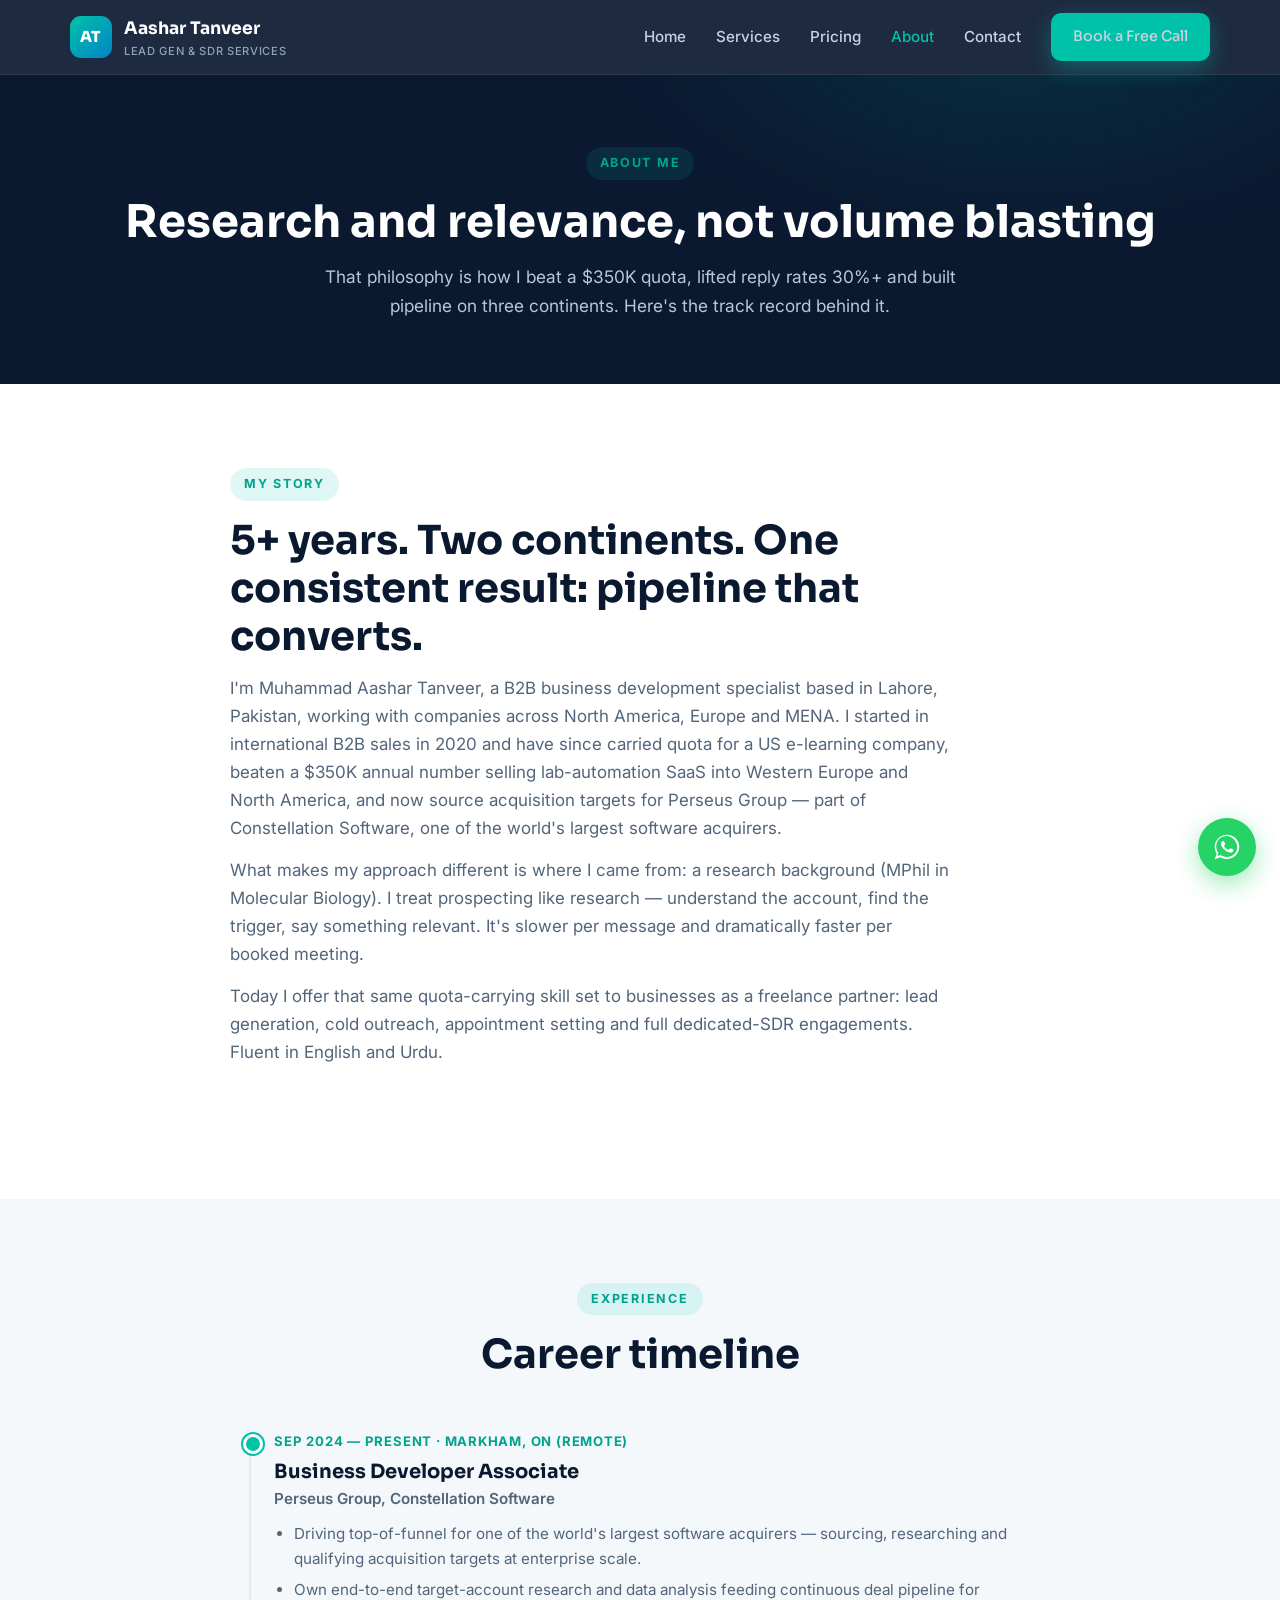
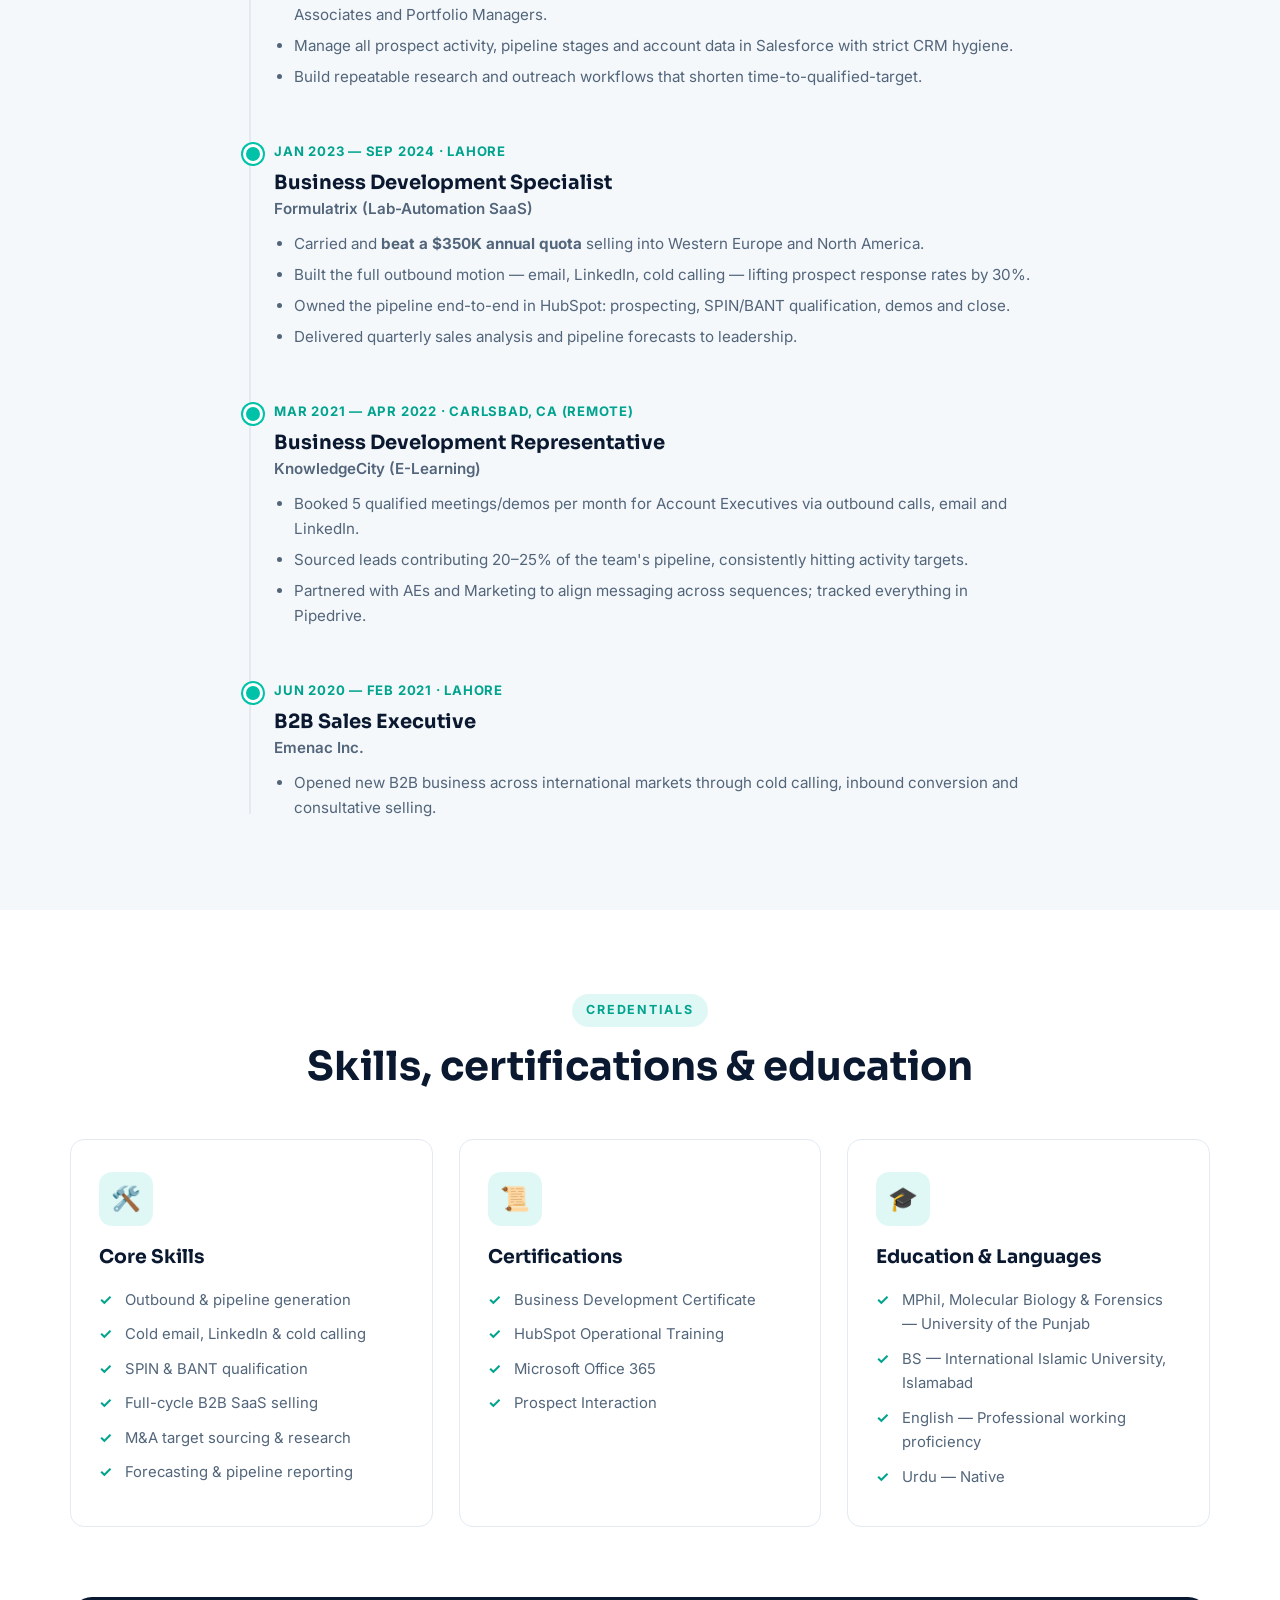
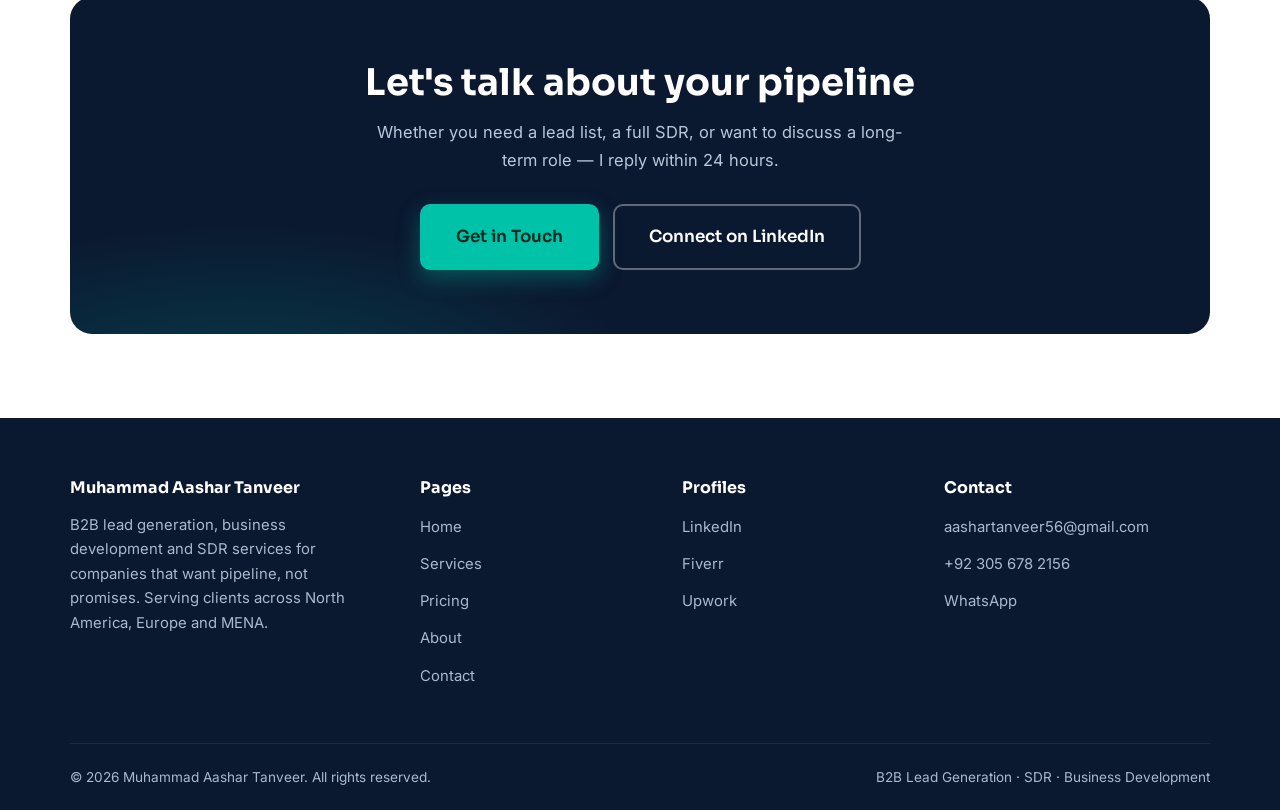
==== about.html @ 83bd5e07 "Initial commit: Aashar Tanveer lead generation & SDR services website Co-Authored-By: Claude Fable 5" ====
<!DOCTYPE html>
<html lang="en">
<head>
  <meta charset="UTF-8">
  <meta name="viewport" content="width=device-width, initial-scale=1.0">
  <title>About Muhammad Aashar Tanveer — 5+ Years in B2B Business Development</title>
  <meta name="description" content="Meet Muhammad Aashar Tanveer: B2B business development specialist with 5+ years across the US, Europe & MENA. Ex-Formulatrix ($350K quota beaten), currently at Perseus Group, Constellation Software.">
  <meta name="robots" content="index, follow">
  <link rel="canonical" href="https://aashartanveer.github.io/about.html">
  <meta property="og:type" content="profile">
  <meta property="og:url" content="https://aashartanveer.github.io/about.html">
  <meta property="og:title" content="About Muhammad Aashar Tanveer — B2B Business Development Specialist">
  <meta property="og:description" content="5+ years in B2B sales and business development. $350K quota beaten. US, Europe & MENA markets.">
  <link rel="icon" type="image/svg+xml" href="favicon.svg">
  <link rel="preconnect" href="https://fonts.googleapis.com">
  <link rel="preconnect" href="https://fonts.gstatic.com" crossorigin>
  <link href="https://fonts.googleapis.com/css2?family=Sora:wght@600;700;800&family=Inter:wght@400;500;600&display=swap" rel="stylesheet">
  <link rel="stylesheet" href="css/style.css">
</head>
<body>

  <header class="site-header">
    <div class="container nav">
      <a href="index.html" class="brand">
        <span class="brand-mark">AT</span>
        <span>Aashar Tanveer<small>Lead Gen &amp; SDR Services</small></span>
      </a>
      <button class="nav-toggle" aria-label="Toggle menu">☰</button>
      <ul class="nav-links">
        <li><a href="index.html">Home</a></li>
        <li><a href="services.html">Services</a></li>
        <li><a href="pricing.html">Pricing</a></li>
        <li><a href="about.html" class="active">About</a></li>
        <li><a href="contact.html">Contact</a></li>
        <li><a href="contact.html" class="btn btn-primary">Book a Free Call</a></li>
      </ul>
    </div>
  </header>

  <section class="page-hero">
    <div class="container">
      <span class="eyebrow">About Me</span>
      <h1>Research and relevance, not volume blasting</h1>
      <p>That philosophy is how I beat a $350K quota, lifted reply rates 30%+ and built pipeline on three continents. Here's the track record behind it.</p>
    </div>
  </section>

  <section>
    <div class="container" style="max-width:820px;">
      <div class="section-head reveal">
        <span class="eyebrow">My Story</span>
        <h2>5+ years. Two continents. One consistent result: pipeline that converts.</h2>
        <p style="margin-bottom:14px;">I'm Muhammad Aashar Tanveer, a B2B business development specialist based in Lahore, Pakistan, working with companies across North America, Europe and MENA. I started in international B2B sales in 2020 and have since carried quota for a US e-learning company, beaten a $350K annual number selling lab-automation SaaS into Western Europe and North America, and now source acquisition targets for Perseus Group — part of Constellation Software, one of the world's largest software acquirers.</p>
        <p style="margin-bottom:14px;">What makes my approach different is where I came from: a research background (MPhil in Molecular Biology). I treat prospecting like research — understand the account, find the trigger, say something relevant. It's slower per message and dramatically faster per booked meeting.</p>
        <p>Today I offer that same quota-carrying skill set to businesses as a freelance partner: lead generation, cold outreach, appointment setting and full dedicated-SDR engagements. Fluent in English and Urdu.</p>
      </div>
    </div>
  </section>

  <section class="bg-soft">
    <div class="container">
      <div class="section-head center reveal">
        <span class="eyebrow">Experience</span>
        <h2>Career timeline</h2>
      </div>
      <div class="timeline">
        <div class="tl-item reveal">
          <span class="tl-date">Sep 2024 — Present · Markham, ON (Remote)</span>
          <h3>Business Developer Associate</h3>
          <p class="tl-co">Perseus Group, Constellation Software</p>
          <ul>
            <li>Driving top-of-funnel for one of the world's largest software acquirers — sourcing, researching and qualifying acquisition targets at enterprise scale.</li>
            <li>Own end-to-end target-account research and data analysis feeding continuous deal pipeline for Associates and Portfolio Managers.</li>
            <li>Manage all prospect activity, pipeline stages and account data in Salesforce with strict CRM hygiene.</li>
            <li>Build repeatable research and outreach workflows that shorten time-to-qualified-target.</li>
          </ul>
        </div>
        <div class="tl-item reveal">
          <span class="tl-date">Jan 2023 — Sep 2024 · Lahore</span>
          <h3>Business Development Specialist</h3>
          <p class="tl-co">Formulatrix (Lab-Automation SaaS)</p>
          <ul>
            <li>Carried and <strong>beat a $350K annual quota</strong> selling into Western Europe and North America.</li>
            <li>Built the full outbound motion — email, LinkedIn, cold calling — lifting prospect response rates by 30%.</li>
            <li>Owned the pipeline end-to-end in HubSpot: prospecting, SPIN/BANT qualification, demos and close.</li>
            <li>Delivered quarterly sales analysis and pipeline forecasts to leadership.</li>
          </ul>
        </div>
        <div class="tl-item reveal">
          <span class="tl-date">Mar 2021 — Apr 2022 · Carlsbad, CA (Remote)</span>
          <h3>Business Development Representative</h3>
          <p class="tl-co">KnowledgeCity (E-Learning)</p>
          <ul>
            <li>Booked 5 qualified meetings/demos per month for Account Executives via outbound calls, email and LinkedIn.</li>
            <li>Sourced leads contributing 20–25% of the team's pipeline, consistently hitting activity targets.</li>
            <li>Partnered with AEs and Marketing to align messaging across sequences; tracked everything in Pipedrive.</li>
          </ul>
        </div>
        <div class="tl-item reveal">
          <span class="tl-date">Jun 2020 — Feb 2021 · Lahore</span>
          <h3>B2B Sales Executive</h3>
          <p class="tl-co">Emenac Inc.</p>
          <ul>
            <li>Opened new B2B business across international markets through cold calling, inbound conversion and consultative selling.</li>
          </ul>
        </div>
      </div>
    </div>
  </section>

  <section>
    <div class="container">
      <div class="section-head center reveal">
        <span class="eyebrow">Credentials</span>
        <h2>Skills, certifications &amp; education</h2>
      </div>
      <div class="cards-grid">
        <div class="card reveal">
          <div class="card-icon">🛠️</div>
          <h3>Core Skills</h3>
          <ul>
            <li>Outbound &amp; pipeline generation</li>
            <li>Cold email, LinkedIn &amp; cold calling</li>
            <li>SPIN &amp; BANT qualification</li>
            <li>Full-cycle B2B SaaS selling</li>
            <li>M&amp;A target sourcing &amp; research</li>
            <li>Forecasting &amp; pipeline reporting</li>
          </ul>
        </div>
        <div class="card reveal">
          <div class="card-icon">📜</div>
          <h3>Certifications</h3>
          <ul>
            <li>Business Development Certificate</li>
            <li>HubSpot Operational Training</li>
            <li>Microsoft Office 365</li>
            <li>Prospect Interaction</li>
          </ul>
        </div>
        <div class="card reveal">
          <div class="card-icon">🎓</div>
          <h3>Education &amp; Languages</h3>
          <ul>
            <li>MPhil, Molecular Biology &amp; Forensics — University of the Punjab</li>
            <li>BS — International Islamic University, Islamabad</li>
            <li>English — Professional working proficiency</li>
            <li>Urdu — Native</li>
          </ul>
        </div>
      </div>

      <div class="cta-band reveal" style="margin-top:70px;">
        <h2>Let's talk about your pipeline</h2>
        <p>Whether you need a lead list, a full SDR, or want to discuss a long-term role — I reply within 24 hours.</p>
        <div class="hero-ctas">
          <a href="contact.html" class="btn btn-primary btn-lg">Get in Touch</a>
          <a href="https://www.linkedin.com/in/aashartanveer" target="_blank" rel="noopener" class="btn btn-outline btn-lg">Connect on LinkedIn</a>
        </div>
      </div>
    </div>
  </section>

  <footer class="site-footer">
    <div class="container footer-grid">
      <div>
        <h4>Muhammad Aashar Tanveer</h4>
        <p>B2B lead generation, business development and SDR services for companies that want pipeline, not promises. Serving clients across North America, Europe and MENA.</p>
      </div>
      <div>
        <h4>Pages</h4>
        <ul>
          <li><a href="index.html">Home</a></li>
          <li><a href="services.html">Services</a></li>
          <li><a href="pricing.html">Pricing</a></li>
          <li><a href="about.html">About</a></li>
          <li><a href="contact.html">Contact</a></li>
        </ul>
      </div>
      <div>
        <h4>Profiles</h4>
        <ul>
          <li><a href="https://www.linkedin.com/in/aashartanveer" target="_blank" rel="noopener">LinkedIn</a></li>
          <li><a href="https://www.fiverr.com/s/8z1GmG4" target="_blank" rel="noopener">Fiverr</a></li>
          <li><a href="https://www.upwork.com/freelancers/~010ec83e0015509658" target="_blank" rel="noopener">Upwork</a></li>
        </ul>
      </div>
      <div>
        <h4>Contact</h4>
        <ul>
          <li><a href="mailto:aashartanveer56@gmail.com">aashartanveer56@gmail.com</a></li>
          <li><a href="tel:+923056782156">+92 305 678 2156</a></li>
          <li><a href="https://wa.me/923056782156" target="_blank" rel="noopener">WhatsApp</a></li>
        </ul>
      </div>
    </div>
    <div class="container footer-bottom">
      <span>© <span id="year"></span> Muhammad Aashar Tanveer. All rights reserved.</span>
      <span>B2B Lead Generation · SDR · Business Development</span>
    </div>
  </footer>

  <a href="https://wa.me/923056782156" class="wa-float" target="_blank" rel="noopener" aria-label="Chat on WhatsApp">
    <svg viewBox="0 0 32 32"><path d="M16 2.9C8.8 2.9 2.9 8.8 2.9 16c0 2.6.8 5 2.1 7.1L2.9 29l6.1-2c2 1.2 4.4 1.9 7 1.9 7.2 0 13.1-5.9 13.1-13.1S23.2 2.9 16 2.9zm0 23.8c-2.3 0-4.5-.7-6.3-1.8l-.5-.3-3.6 1.2 1.2-3.5-.3-.5c-1.3-1.9-2-4.2-2-6.7 0-6 4.9-10.9 10.9-10.9S26.9 10 26.9 16 22 26.7 16 26.7zm6-8.2c-.3-.2-1.9-1-2.2-1.1-.3-.1-.5-.2-.7.2-.2.3-.8 1.1-1 1.3-.2.2-.4.2-.7.1-.3-.2-1.4-.5-2.6-1.6-1-.9-1.6-1.9-1.8-2.3-.2-.3 0-.5.1-.7l.5-.6c.2-.2.2-.3.3-.6.1-.2 0-.4 0-.6-.1-.2-.7-1.8-1-2.4-.3-.6-.5-.5-.7-.5h-.6c-.2 0-.6.1-.9.4-.3.3-1.1 1.1-1.1 2.7s1.2 3.2 1.3 3.4c.2.2 2.3 3.5 5.5 4.9.8.3 1.4.5 1.9.7.8.2 1.5.2 2.1.1.6-.1 1.9-.8 2.2-1.5.3-.8.3-1.4.2-1.5-.1-.2-.3-.3-.6-.4z"/></svg>
  </a>

  <script src="js/main.js"></script>
</body>
</html>
---- css/style.css ----
/* ============================================================
   Muhammad Aashar Tanveer — B2B Lead Generation & SDR Services
   ============================================================ */

:root {
  --navy: #0a1830;
  --navy-2: #10233f;
  --navy-3: #16304f;
  --teal: #00c2a8;
  --teal-dark: #00a38d;
  --teal-soft: rgba(0, 194, 168, 0.12);
  --amber: #ffb627;
  --ink: #1c2b3a;
  --slate: #52657a;
  --line: #e3eaf2;
  --bg-soft: #f5f8fb;
  --white: #ffffff;
  --radius: 14px;
  --shadow: 0 10px 30px rgba(10, 24, 48, 0.08);
  --shadow-lg: 0 18px 50px rgba(10, 24, 48, 0.14);
  --font-head: "Sora", "Segoe UI", sans-serif;
  --font-body: "Inter", "Segoe UI", sans-serif;
}

* { margin: 0; padding: 0; box-sizing: border-box; }

html { scroll-behavior: smooth; }

body {
  font-family: var(--font-body);
  color: var(--ink);
  background: var(--white);
  line-height: 1.65;
  font-size: 16.5px;
  -webkit-font-smoothing: antialiased;
}

img { max-width: 100%; display: block; }

a { color: var(--teal-dark); text-decoration: none; }
a:hover { text-decoration: none; }

h1, h2, h3, h4 {
  font-family: var(--font-head);
  color: var(--navy);
  line-height: 1.2;
  font-weight: 700;
}

.container { width: min(1140px, 92%); margin: 0 auto; }

section { padding: 84px 0; }

/* ---------- Eyebrow / section headings ---------- */
.eyebrow {
  display: inline-block;
  font-size: 0.78rem;
  font-weight: 700;
  letter-spacing: 0.14em;
  text-transform: uppercase;
  color: var(--teal-dark);
  background: var(--teal-soft);
  padding: 6px 14px;
  border-radius: 100px;
  margin-bottom: 16px;
}

.section-head { max-width: 720px; margin-bottom: 48px; }
.section-head.center { margin-left: auto; margin-right: auto; text-align: center; }
.section-head h2 { font-size: clamp(1.7rem, 3.4vw, 2.5rem); margin-bottom: 14px; }
.section-head p { color: var(--slate); font-size: 1.06rem; }

/* ---------- Buttons ---------- */
.btn {
  display: inline-flex;
  align-items: center;
  gap: 9px;
  font-family: var(--font-head);
  font-weight: 600;
  font-size: 0.98rem;
  padding: 14px 28px;
  border-radius: 10px;
  border: 2px solid transparent;
  cursor: pointer;
  transition: transform 0.18s ease, box-shadow 0.18s ease, background 0.18s ease, color 0.18s ease;
}
.btn:hover { transform: translateY(-2px); }

.btn-primary {
  background: var(--teal);
  color: #04281f;
  box-shadow: 0 8px 22px rgba(0, 194, 168, 0.35);
}
.btn-primary:hover { background: #00d8bb; }

.btn-outline {
  border-color: rgba(255, 255, 255, 0.35);
  color: var(--white);
  background: transparent;
}
.btn-outline:hover { border-color: var(--teal); color: var(--teal); }

.btn-dark {
  background: var(--navy);
  color: var(--white);
}
.btn-dark:hover { background: var(--navy-3); }

.btn-ghost {
  border-color: var(--line);
  color: var(--navy);
  background: var(--white);
}
.btn-ghost:hover { border-color: var(--teal); color: var(--teal-dark); }

.btn-lg { padding: 17px 34px; font-size: 1.05rem; }

/* ---------- Header / nav ---------- */
.site-header {
  position: sticky;
  top: 0;
  z-index: 100;
  background: rgba(10, 24, 48, 0.92);
  backdrop-filter: blur(12px);
  border-bottom: 1px solid rgba(255, 255, 255, 0.07);
}

.nav {
  display: flex;
  align-items: center;
  justify-content: space-between;
  height: 74px;
}

.brand {
  display: flex;
  align-items: center;
  gap: 12px;
  font-family: var(--font-head);
  font-weight: 700;
  font-size: 1.08rem;
  color: var(--white);
}
.brand-mark {
  width: 42px;
  height: 42px;
  border-radius: 11px;
  background: linear-gradient(135deg, var(--teal), #0284c7);
  display: grid;
  place-items: center;
  color: var(--white);
  font-size: 0.95rem;
  font-weight: 800;
  letter-spacing: 0.02em;
  flex-shrink: 0;
}
.brand small {
  display: block;
  font-family: var(--font-body);
  font-weight: 500;
  font-size: 0.7rem;
  color: #8fa3bd;
  letter-spacing: 0.06em;
  text-transform: uppercase;
}

.nav-links {
  display: flex;
  align-items: center;
  gap: 30px;
  list-style: none;
}
.nav-links a {
  color: #c6d3e2;
  font-weight: 500;
  font-size: 0.95rem;
  transition: color 0.15s;
}
.nav-links a:hover, .nav-links a.active { color: var(--teal); }
.nav-links .btn { padding: 10px 20px; font-size: 0.9rem; }

.nav-toggle {
  display: none;
  background: none;
  border: none;
  color: var(--white);
  font-size: 1.7rem;
  cursor: pointer;
  line-height: 1;
}

/* ---------- Hero ---------- */
.hero {
  background:
    radial-gradient(900px 480px at 85% -10%, rgba(0, 194, 168, 0.16), transparent 60%),
    radial-gradient(700px 420px at -10% 110%, rgba(2, 132, 199, 0.18), transparent 60%),
    var(--navy);
  color: var(--white);
  padding: 96px 0 90px;
  overflow: hidden;
}

.hero-grid {
  display: grid;
  grid-template-columns: 1.25fr 0.75fr;
  gap: 56px;
  align-items: center;
}

.hero .eyebrow { background: rgba(0, 194, 168, 0.16); color: var(--teal); }

.hero h1 {
  color: var(--white);
  font-size: clamp(2.1rem, 4.6vw, 3.35rem);
  margin-bottom: 22px;
}
.hero h1 .hl { color: var(--teal); }

.hero-sub {
  color: #b9c7d9;
  font-size: 1.13rem;
  max-width: 560px;
  margin-bottom: 34px;
}

.hero-ctas { display: flex; flex-wrap: wrap; gap: 14px; margin-bottom: 38px; }

.hero-trust { color: #7e93ad; font-size: 0.85rem; letter-spacing: 0.05em; text-transform: uppercase; margin-bottom: 12px; }
.tool-badges { display: flex; flex-wrap: wrap; gap: 10px; }
.tool-badges span {
  border: 1px solid rgba(255, 255, 255, 0.14);
  background: rgba(255, 255, 255, 0.05);
  color: #d3deeb;
  font-size: 0.84rem;
  font-weight: 500;
  padding: 7px 14px;
  border-radius: 100px;
}

/* hero profile card */
.hero-card {
  background: rgba(255, 255, 255, 0.05);
  border: 1px solid rgba(255, 255, 255, 0.12);
  border-radius: 20px;
  padding: 34px 30px;
  text-align: center;
  backdrop-filter: blur(6px);
}
.avatar {
  width: 128px;
  height: 128px;
  border-radius: 50%;
  margin: 0 auto 18px;
  background: linear-gradient(135deg, var(--teal), #0284c7);
  display: grid;
  place-items: center;
  font-family: var(--font-head);
  font-size: 2.4rem;
  font-weight: 800;
  color: var(--white);
  border: 4px solid rgba(255, 255, 255, 0.18);
  overflow: hidden;
}
.avatar img { width: 100%; height: 100%; object-fit: cover; border-radius: 50%; }
.hero-card h3 { color: var(--white); font-size: 1.25rem; margin-bottom: 4px; }
.hero-card .role { color: var(--teal); font-size: 0.92rem; font-weight: 600; margin-bottom: 18px; }
.hero-card-stats {
  display: grid;
  grid-template-columns: 1fr 1fr;
  gap: 10px;
  margin-bottom: 20px;
}
.hero-card-stats div {
  background: rgba(255, 255, 255, 0.06);
  border-radius: 10px;
  padding: 12px 8px;
}
.hero-card-stats strong { display: block; font-family: var(--font-head); font-size: 1.15rem; color: var(--teal); }
.hero-card-stats span { font-size: 0.76rem; color: #a9bacd; }
.hero-card .profile-links { display: flex; gap: 10px; justify-content: center; flex-wrap: wrap; }
.hero-card .profile-links a {
  font-size: 0.85rem;
  font-weight: 600;
  padding: 9px 16px;
  border-radius: 8px;
  border: 1px solid rgba(255, 255, 255, 0.2);
  color: var(--white);
  transition: border-color 0.15s, color 0.15s;
}
.hero-card .profile-links a:hover { border-color: var(--teal); color: var(--teal); }

/* ---------- Stats bar ---------- */
.stats-bar { background: var(--navy-2); padding: 40px 0; }
.stats-grid {
  display: grid;
  grid-template-columns: repeat(4, 1fr);
  gap: 24px;
  text-align: center;
}
.stat h3 { color: var(--teal); font-size: clamp(1.6rem, 3vw, 2.3rem); margin-bottom: 4px; }
.stat p { color: #a9bacd; font-size: 0.9rem; }

/* ---------- Cards ---------- */
.cards-grid {
  display: grid;
  grid-template-columns: repeat(3, 1fr);
  gap: 26px;
}

.card {
  background: var(--white);
  border: 1px solid var(--line);
  border-radius: var(--radius);
  padding: 32px 28px;
  transition: transform 0.2s ease, box-shadow 0.2s ease, border-color 0.2s ease;
}
.card:hover {
  transform: translateY(-5px);
  box-shadow: var(--shadow-lg);
  border-color: rgba(0, 194, 168, 0.4);
}
.card-icon {
  width: 54px;
  height: 54px;
  border-radius: 13px;
  background: var(--teal-soft);
  display: grid;
  place-items: center;
  font-size: 1.5rem;
  margin-bottom: 20px;
}
.card h3 { font-size: 1.18rem; margin-bottom: 10px; }
.card p { color: var(--slate); font-size: 0.96rem; }
.card ul { margin: 14px 0 0; padding-left: 0; list-style: none; }
.card ul li {
  color: var(--slate);
  font-size: 0.93rem;
  padding: 5px 0 5px 26px;
  position: relative;
}
.card ul li::before {
  content: "✓";
  position: absolute;
  left: 0;
  color: var(--teal-dark);
  font-weight: 700;
}

.bg-soft { background: var(--bg-soft); }

/* ---------- Process steps ---------- */
.steps-grid {
  display: grid;
  grid-template-columns: repeat(5, 1fr);
  gap: 20px;
}
.step {
  background: var(--white);
  border: 1px solid var(--line);
  border-radius: var(--radius);
  padding: 26px 20px;
  position: relative;
}
.step-num {
  font-family: var(--font-head);
  font-weight: 800;
  font-size: 0.9rem;
  color: var(--white);
  background: var(--navy);
  width: 34px;
  height: 34px;
  border-radius: 50%;
  display: grid;
  place-items: center;
  margin-bottom: 16px;
}
.step h3 { font-size: 1rem; margin-bottom: 8px; }
.step p { color: var(--slate); font-size: 0.88rem; }

/* ---------- Results / proof ---------- */
.results-grid {
  display: grid;
  grid-template-columns: repeat(2, 1fr);
  gap: 26px;
}
.result-card {
  background: var(--navy-2);
  border: 1px solid rgba(255, 255, 255, 0.08);
  border-radius: var(--radius);
  padding: 32px 30px;
}
.result-card .metric {
  font-family: var(--font-head);
  font-size: 2.1rem;
  font-weight: 800;
  color: var(--teal);
  margin-bottom: 8px;
}
.result-card h3 { color: var(--white); font-size: 1.08rem; margin-bottom: 8px; }
.result-card p { color: #a9bacd; font-size: 0.94rem; }
.result-card .where { display: inline-block; margin-top: 14px; font-size: 0.8rem; font-weight: 600; color: var(--amber); letter-spacing: 0.04em; }

.section-dark { background: var(--navy); }
.section-dark .section-head h2 { color: var(--white); }
.section-dark .section-head p { color: #a9bacd; }
.section-dark .eyebrow { background: rgba(0, 194, 168, 0.16); color: var(--teal); }

/* ---------- Timeline (about) ---------- */
.timeline { position: relative; max-width: 800px; margin: 0 auto; padding-left: 34px; }
.timeline::before {
  content: "";
  position: absolute;
  left: 9px;
  top: 6px;
  bottom: 6px;
  width: 2px;
  background: var(--line);
}
.tl-item { position: relative; padding-bottom: 42px; }
.tl-item:last-child { padding-bottom: 0; }
.tl-item::before {
  content: "";
  position: absolute;
  left: -31px;
  top: 7px;
  width: 14px;
  height: 14px;
  border-radius: 50%;
  background: var(--teal);
  border: 3px solid var(--white);
  box-shadow: 0 0 0 2px var(--teal);
}
.tl-date { font-size: 0.82rem; font-weight: 700; color: var(--teal-dark); letter-spacing: 0.06em; text-transform: uppercase; }
.tl-item h3 { font-size: 1.22rem; margin: 6px 0 2px; }
.tl-item .tl-co { color: var(--slate); font-weight: 600; font-size: 0.95rem; margin-bottom: 10px; }
.tl-item ul { padding-left: 20px; color: var(--slate); font-size: 0.95rem; }
.tl-item ul li { margin-bottom: 6px; }

/* ---------- Pricing ---------- */
.pricing-grid {
  display: grid;
  grid-template-columns: repeat(3, 1fr);
  gap: 26px;
  align-items: stretch;
}
.price-card {
  background: var(--white);
  border: 1px solid var(--line);
  border-radius: 18px;
  padding: 38px 32px;
  display: flex;
  flex-direction: column;
  position: relative;
  transition: transform 0.2s ease, box-shadow 0.2s ease;
}
.price-card:hover { transform: translateY(-5px); box-shadow: var(--shadow-lg); }
.price-card.featured {
  background: var(--navy);
  border-color: var(--navy);
  box-shadow: var(--shadow-lg);
}
.price-card.featured h3, .price-card.featured .price { color: var(--white); }
.price-card.featured .price-desc, .price-card.featured li { color: #b9c7d9; }
.badge-popular {
  position: absolute;
  top: -14px;
  left: 50%;
  transform: translateX(-50%);
  background: var(--amber);
  color: #4a3200;
  font-size: 0.75rem;
  font-weight: 800;
  letter-spacing: 0.08em;
  text-transform: uppercase;
  padding: 6px 16px;
  border-radius: 100px;
  white-space: nowrap;
}
.price-card h3 { font-size: 1.2rem; margin-bottom: 6px; }
.price-card .price { font-family: var(--font-head); font-size: 2.6rem; font-weight: 800; color: var(--navy); }
.price-card .price span { font-size: 1rem; font-weight: 500; color: var(--slate); }
.price-card .price-desc { color: var(--slate); font-size: 0.92rem; margin: 10px 0 24px; }
.price-card ul { list-style: none; margin-bottom: 30px; flex-grow: 1; }
.price-card ul li {
  padding: 8px 0 8px 28px;
  position: relative;
  font-size: 0.94rem;
  color: var(--slate);
  border-bottom: 1px dashed var(--line);
}
.price-card.featured ul li { border-bottom-color: rgba(255, 255, 255, 0.1); }
.price-card ul li::before {
  content: "✓";
  position: absolute;
  left: 0;
  color: var(--teal);
  font-weight: 700;
}
.price-note { text-align: center; color: var(--slate); font-size: 0.95rem; margin-top: 34px; }

/* ---------- FAQ ---------- */
.faq-list { max-width: 800px; margin: 0 auto; }
.faq-item {
  border: 1px solid var(--line);
  border-radius: 12px;
  margin-bottom: 14px;
  background: var(--white);
  overflow: hidden;
}
.faq-q {
  width: 100%;
  text-align: left;
  background: none;
  border: none;
  font-family: var(--font-head);
  font-size: 1.02rem;
  font-weight: 600;
  color: var(--navy);
  padding: 20px 54px 20px 24px;
  cursor: pointer;
  position: relative;
}
.faq-q::after {
  content: "+";
  position: absolute;
  right: 22px;
  top: 50%;
  transform: translateY(-50%);
  font-size: 1.5rem;
  color: var(--teal-dark);
  transition: transform 0.2s;
}
.faq-item.open .faq-q::after { transform: translateY(-50%) rotate(45deg); }
.faq-a { max-height: 0; overflow: hidden; transition: max-height 0.3s ease; }
.faq-a p { padding: 0 24px 20px; color: var(--slate); font-size: 0.97rem; }

/* ---------- CTA band ---------- */
.cta-band {
  background:
    radial-gradient(700px 300px at 15% 120%, rgba(0, 194, 168, 0.22), transparent 60%),
    var(--navy);
  border-radius: 22px;
  padding: 64px 48px;
  text-align: center;
  color: var(--white);
}
.cta-band h2 { color: var(--white); font-size: clamp(1.6rem, 3vw, 2.3rem); margin-bottom: 14px; }
.cta-band p { color: #b9c7d9; max-width: 560px; margin: 0 auto 30px; }
.cta-band .hero-ctas { justify-content: center; margin-bottom: 0; }

/* ---------- Contact ---------- */
.contact-grid {
  display: grid;
  grid-template-columns: 0.9fr 1.1fr;
  gap: 48px;
  align-items: start;
}
.contact-info-card {
  background: var(--navy);
  border-radius: 18px;
  padding: 40px 34px;
  color: var(--white);
}
.contact-info-card h3 { color: var(--white); font-size: 1.35rem; margin-bottom: 10px; }
.contact-info-card > p { color: #b9c7d9; font-size: 0.97rem; margin-bottom: 28px; }
.contact-line {
  display: flex;
  align-items: flex-start;
  gap: 14px;
  padding: 13px 0;
  border-bottom: 1px solid rgba(255, 255, 255, 0.08);
}
.contact-line:last-of-type { border-bottom: none; }
.contact-line .ico {
  width: 42px;
  height: 42px;
  flex-shrink: 0;
  border-radius: 10px;
  background: rgba(0, 194, 168, 0.14);
  display: grid;
  place-items: center;
  font-size: 1.15rem;
}
.contact-line strong { display: block; font-size: 0.8rem; color: #8fa3bd; text-transform: uppercase; letter-spacing: 0.06em; }
.contact-line a, .contact-line span.val { color: var(--white); font-weight: 500; font-size: 0.98rem; word-break: break-all; }
.contact-line a:hover { color: var(--teal); }

.contact-form {
  background: var(--white);
  border: 1px solid var(--line);
  border-radius: 18px;
  padding: 40px 34px;
  box-shadow: var(--shadow);
}
.form-row { display: grid; grid-template-columns: 1fr 1fr; gap: 18px; }
.form-group { margin-bottom: 18px; }
.form-group label { display: block; font-weight: 600; font-size: 0.9rem; margin-bottom: 7px; color: var(--navy); }
.form-group input, .form-group select, .form-group textarea {
  width: 100%;
  padding: 13px 15px;
  border: 1.5px solid var(--line);
  border-radius: 10px;
  font-family: var(--font-body);
  font-size: 0.97rem;
  color: var(--ink);
  background: var(--bg-soft);
  transition: border-color 0.15s;
}
.form-group input:focus, .form-group select:focus, .form-group textarea:focus {
  outline: none;
  border-color: var(--teal);
  background: var(--white);
}
.form-group textarea { resize: vertical; min-height: 130px; }

/* ---------- Footer ---------- */
.site-footer { background: var(--navy); color: #a9bacd; padding: 60px 0 0; }
.footer-grid {
  display: grid;
  grid-template-columns: 1.4fr 1fr 1fr 1.2fr;
  gap: 40px;
  padding-bottom: 44px;
}
.footer-grid h4 { color: var(--white); font-size: 1rem; margin-bottom: 16px; }
.footer-grid p { font-size: 0.93rem; }
.footer-grid ul { list-style: none; }
.footer-grid ul li { margin-bottom: 10px; }
.footer-grid a { color: #a9bacd; font-size: 0.93rem; transition: color 0.15s; }
.footer-grid a:hover { color: var(--teal); }
.footer-bottom {
  border-top: 1px solid rgba(255, 255, 255, 0.08);
  padding: 22px 0;
  font-size: 0.85rem;
  display: flex;
  justify-content: space-between;
  flex-wrap: wrap;
  gap: 10px;
}

/* ---------- WhatsApp float ---------- */
.wa-float {
  position: fixed;
  bottom: 24px;
  right: 24px;
  z-index: 90;
  width: 58px;
  height: 58px;
  border-radius: 50%;
  background: #25d366;
  display: grid;
  place-items: center;
  box-shadow: 0 8px 24px rgba(37, 211, 102, 0.45);
  transition: transform 0.18s;
}
.wa-float:hover { transform: scale(1.08); }
.wa-float svg { width: 30px; height: 30px; fill: #fff; }

/* ---------- Reveal animation ---------- */
.reveal { opacity: 0; transform: translateY(24px); transition: opacity 0.6s ease, transform 0.6s ease; }
.reveal.visible { opacity: 1; transform: none; }

/* ---------- Page hero (inner pages) ---------- */
.page-hero {
  background:
    radial-gradient(700px 380px at 80% -20%, rgba(0, 194, 168, 0.14), transparent 60%),
    var(--navy);
  color: var(--white);
  padding: 72px 0 64px;
  text-align: center;
}
.page-hero h1 { color: var(--white); font-size: clamp(1.9rem, 4vw, 2.8rem); margin-bottom: 14px; }
.page-hero p { color: #b9c7d9; max-width: 640px; margin: 0 auto; font-size: 1.08rem; }

/* ---------- Responsive ---------- */
@media (max-width: 960px) {
  .hero-grid { grid-template-columns: 1fr; gap: 44px; }
  .hero-card { max-width: 420px; margin: 0 auto; }
  .cards-grid, .pricing-grid { grid-template-columns: 1fr 1fr; }
  .steps-grid { grid-template-columns: repeat(2, 1fr); }
  .results-grid { grid-template-columns: 1fr; }
  .contact-grid { grid-template-columns: 1fr; }
  .footer-grid { grid-template-columns: 1fr 1fr; }
}

@media (max-width: 720px) {
  section { padding: 60px 0; }
  .nav-toggle { display: block; }
  .nav-links {
    position: absolute;
    top: 74px;
    left: 0;
    right: 0;
    flex-direction: column;
    align-items: flex-start;
    gap: 0;
    background: var(--navy);
    border-bottom: 1px solid rgba(255, 255, 255, 0.08);
    padding: 10px 4%;
    display: none;
  }
  .nav-links.open { display: flex; }
  .nav-links li { width: 100%; }
  .nav-links a { display: block; padding: 13px 4px; font-size: 1rem; }
  .nav-links .btn { margin: 10px 0 14px; justify-content: center; width: 100%; }
  .cards-grid, .pricing-grid, .steps-grid { grid-template-columns: 1fr; }
  .stats-grid { grid-template-columns: 1fr 1fr; }
  .form-row { grid-template-columns: 1fr; }
  .cta-band { padding: 48px 24px; }
  .footer-grid { grid-template-columns: 1fr; }
}
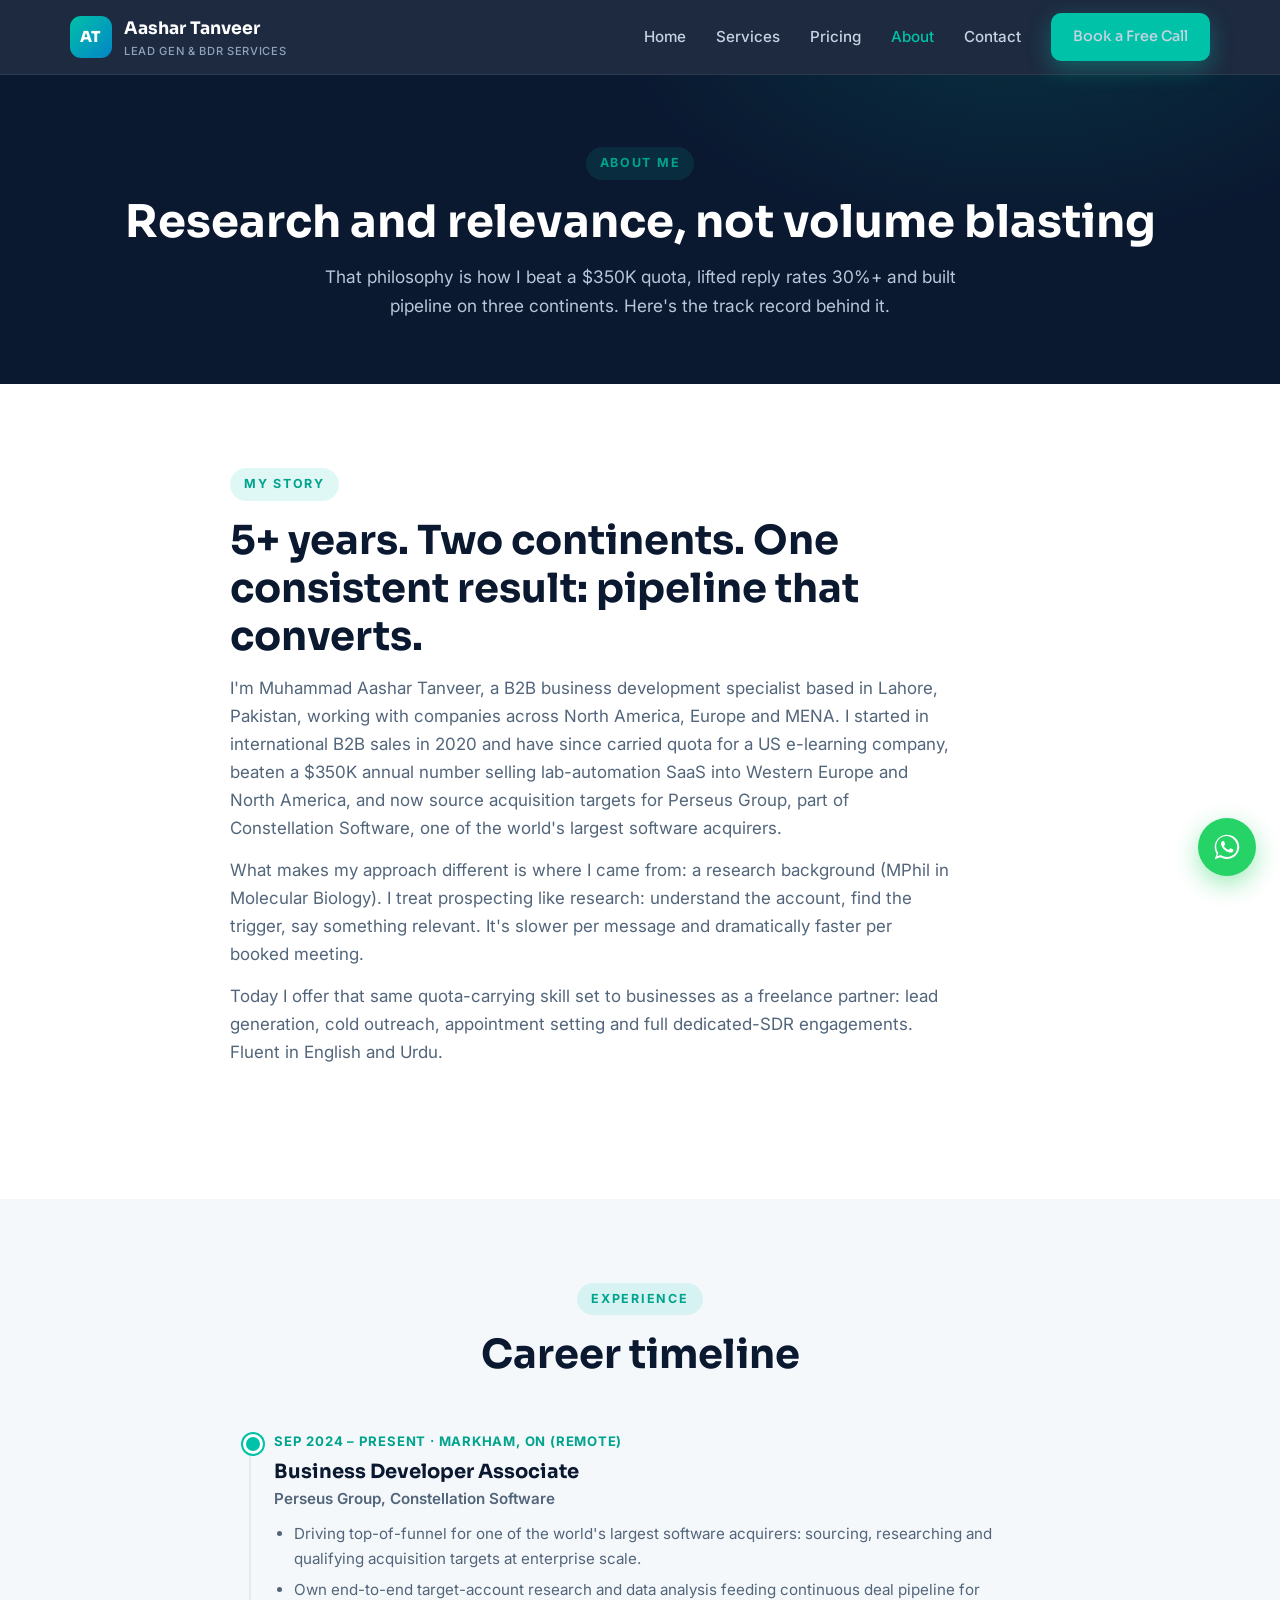
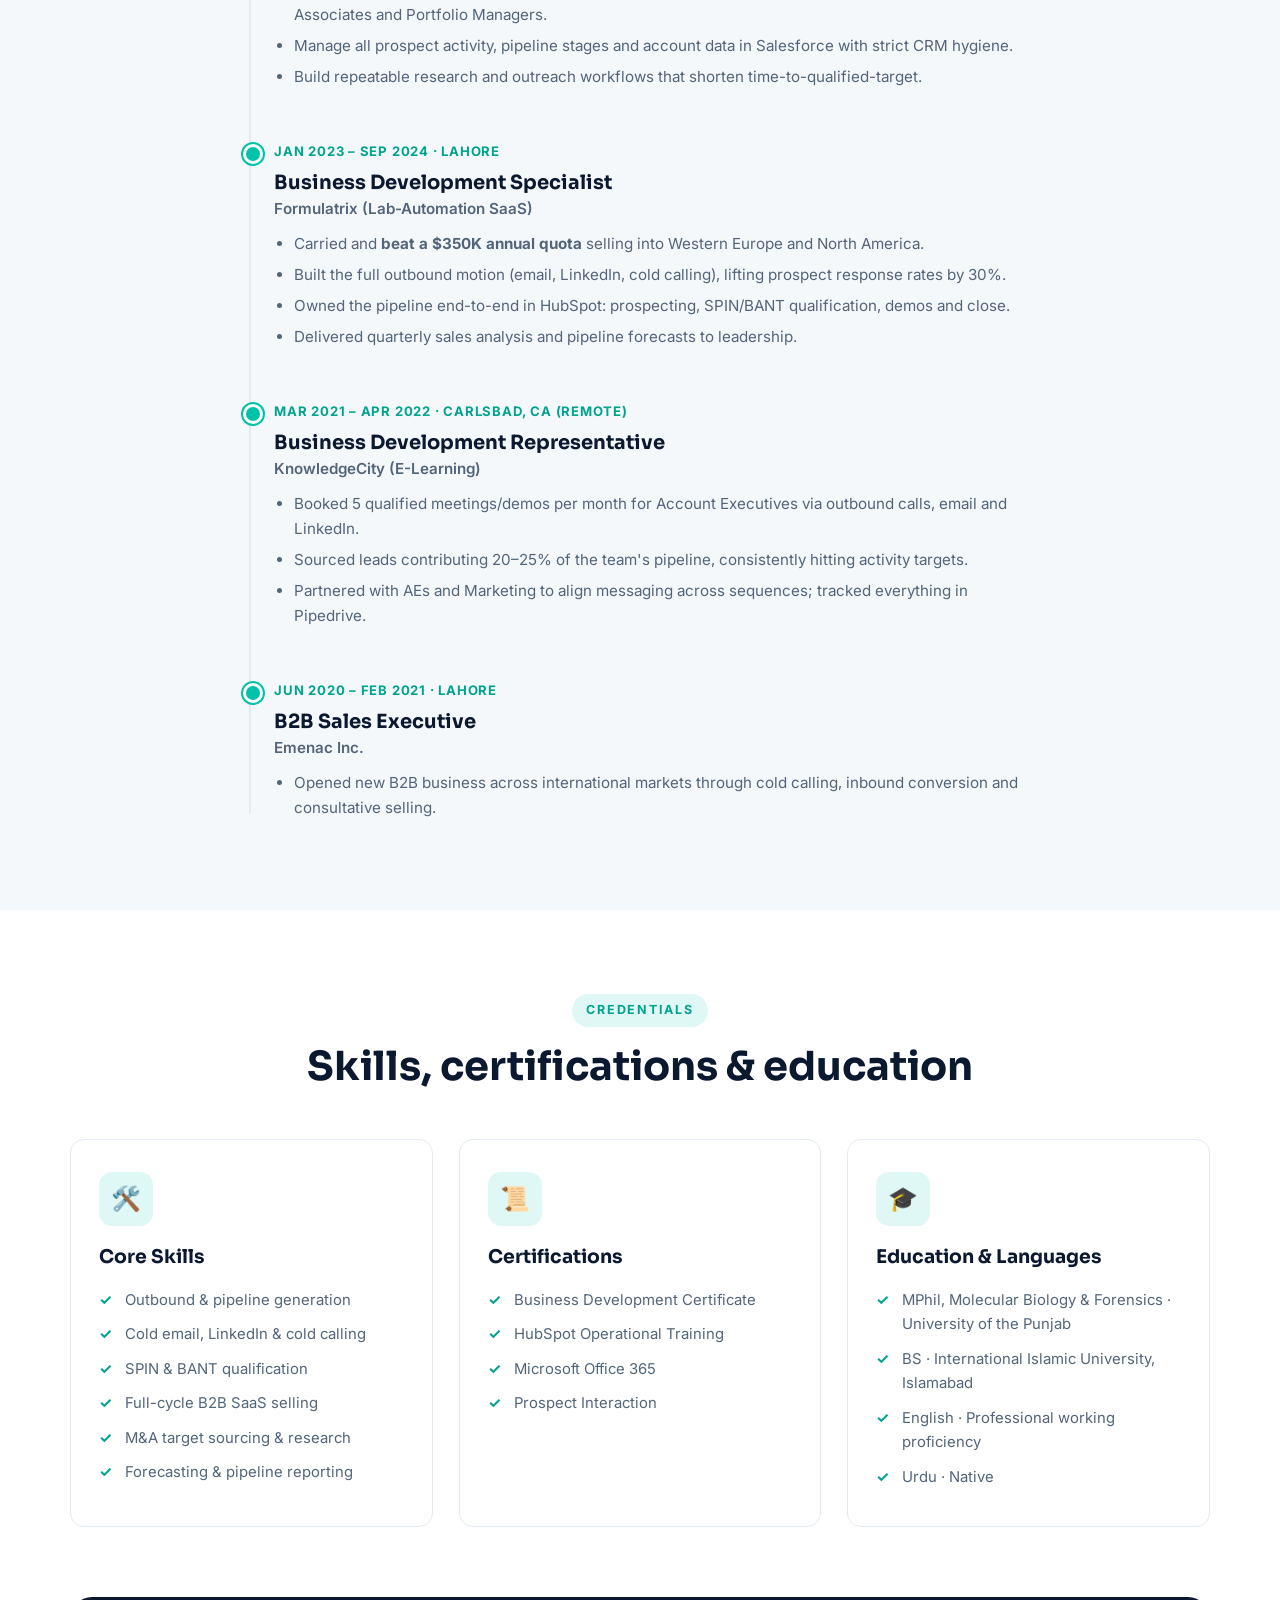
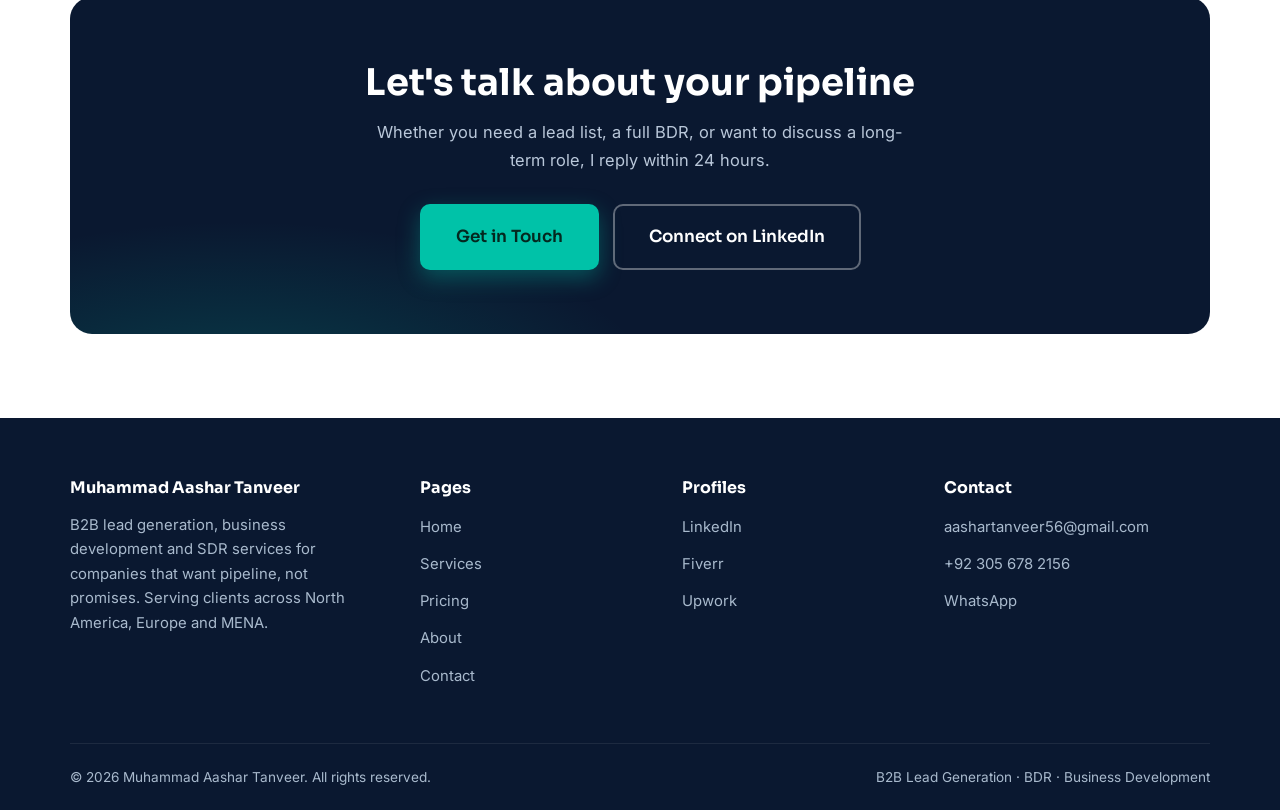
==== commit 0abb001c: "Rebrand SDR to BDR in tagline and packages; remove em-dashes site-wide Co-Authored-By: Claude Fable " ====
--- a/about.html
+++ b/about.html
@@ -3,14 +3,17 @@
 <head>
   <meta charset="UTF-8">
   <meta name="viewport" content="width=device-width, initial-scale=1.0">
-  <title>About Muhammad Aashar Tanveer — 5+ Years in B2B Business Development</title>
+  <title>About Muhammad Aashar Tanveer | 5+ Years in B2B Business Development</title>
   <meta name="description" content="Meet Muhammad Aashar Tanveer: B2B business development specialist with 5+ years across the US, Europe & MENA. Ex-Formulatrix ($350K quota beaten), currently at Perseus Group, Constellation Software.">
   <meta name="robots" content="index, follow">
   <link rel="canonical" href="https://aashartanveer.github.io/about.html">
   <meta property="og:type" content="profile">
   <meta property="og:url" content="https://aashartanveer.github.io/about.html">
-  <meta property="og:title" content="About Muhammad Aashar Tanveer — B2B Business Development Specialist">
+  <meta property="og:title" content="About Muhammad Aashar Tanveer | B2B Business Development Specialist">
   <meta property="og:description" content="5+ years in B2B sales and business development. $350K quota beaten. US, Europe & MENA markets.">
+  <meta property="og:image" content="https://aashartanveer.github.io/images/og-thumbnail.png">
+  <meta name="twitter:card" content="summary_large_image">
+  <meta name="twitter:image" content="https://aashartanveer.github.io/images/og-thumbnail.png">
   <link rel="icon" type="image/svg+xml" href="favicon.svg">
   <link rel="preconnect" href="https://fonts.googleapis.com">
   <link rel="preconnect" href="https://fonts.gstatic.com" crossorigin>
@@ -23,7 +26,7 @@
     <div class="container nav">
       <a href="index.html" class="brand">
         <span class="brand-mark">AT</span>
-        <span>Aashar Tanveer<small>Lead Gen &amp; SDR Services</small></span>
+        <span>Aashar Tanveer<small>Lead Gen &amp; BDR Services</small></span>
       </a>
       <button class="nav-toggle" aria-label="Toggle menu">☰</button>
       <ul class="nav-links">
@@ -50,8 +53,8 @@
       <div class="section-head reveal">
         <span class="eyebrow">My Story</span>
         <h2>5+ years. Two continents. One consistent result: pipeline that converts.</h2>
-        <p style="margin-bottom:14px;">I'm Muhammad Aashar Tanveer, a B2B business development specialist based in Lahore, Pakistan, working with companies across North America, Europe and MENA. I started in international B2B sales in 2020 and have since carried quota for a US e-learning company, beaten a $350K annual number selling lab-automation SaaS into Western Europe and North America, and now source acquisition targets for Perseus Group — part of Constellation Software, one of the world's largest software acquirers.</p>
-        <p style="margin-bottom:14px;">What makes my approach different is where I came from: a research background (MPhil in Molecular Biology). I treat prospecting like research — understand the account, find the trigger, say something relevant. It's slower per message and dramatically faster per booked meeting.</p>
+        <p style="margin-bottom:14px;">I'm Muhammad Aashar Tanveer, a B2B business development specialist based in Lahore, Pakistan, working with companies across North America, Europe and MENA. I started in international B2B sales in 2020 and have since carried quota for a US e-learning company, beaten a $350K annual number selling lab-automation SaaS into Western Europe and North America, and now source acquisition targets for Perseus Group, part of Constellation Software, one of the world's largest software acquirers.</p>
+        <p style="margin-bottom:14px;">What makes my approach different is where I came from: a research background (MPhil in Molecular Biology). I treat prospecting like research: understand the account, find the trigger, say something relevant. It's slower per message and dramatically faster per booked meeting.</p>
         <p>Today I offer that same quota-carrying skill set to businesses as a freelance partner: lead generation, cold outreach, appointment setting and full dedicated-SDR engagements. Fluent in English and Urdu.</p>
       </div>
     </div>
@@ -65,29 +68,29 @@
       </div>
       <div class="timeline">
         <div class="tl-item reveal">
-          <span class="tl-date">Sep 2024 — Present · Markham, ON (Remote)</span>
+          <span class="tl-date">Sep 2024 – Present · Markham, ON (Remote)</span>
           <h3>Business Developer Associate</h3>
           <p class="tl-co">Perseus Group, Constellation Software</p>
           <ul>
-            <li>Driving top-of-funnel for one of the world's largest software acquirers — sourcing, researching and qualifying acquisition targets at enterprise scale.</li>
+            <li>Driving top-of-funnel for one of the world's largest software acquirers: sourcing, researching and qualifying acquisition targets at enterprise scale.</li>
             <li>Own end-to-end target-account research and data analysis feeding continuous deal pipeline for Associates and Portfolio Managers.</li>
             <li>Manage all prospect activity, pipeline stages and account data in Salesforce with strict CRM hygiene.</li>
             <li>Build repeatable research and outreach workflows that shorten time-to-qualified-target.</li>
           </ul>
         </div>
         <div class="tl-item reveal">
-          <span class="tl-date">Jan 2023 — Sep 2024 · Lahore</span>
+          <span class="tl-date">Jan 2023 – Sep 2024 · Lahore</span>
           <h3>Business Development Specialist</h3>
           <p class="tl-co">Formulatrix (Lab-Automation SaaS)</p>
           <ul>
             <li>Carried and <strong>beat a $350K annual quota</strong> selling into Western Europe and North America.</li>
-            <li>Built the full outbound motion — email, LinkedIn, cold calling — lifting prospect response rates by 30%.</li>
+            <li>Built the full outbound motion (email, LinkedIn, cold calling), lifting prospect response rates by 30%.</li>
             <li>Owned the pipeline end-to-end in HubSpot: prospecting, SPIN/BANT qualification, demos and close.</li>
             <li>Delivered quarterly sales analysis and pipeline forecasts to leadership.</li>
           </ul>
         </div>
         <div class="tl-item reveal">
-          <span class="tl-date">Mar 2021 — Apr 2022 · Carlsbad, CA (Remote)</span>
+          <span class="tl-date">Mar 2021 – Apr 2022 · Carlsbad, CA (Remote)</span>
           <h3>Business Development Representative</h3>
           <p class="tl-co">KnowledgeCity (E-Learning)</p>
           <ul>
@@ -97,7 +100,7 @@
           </ul>
         </div>
         <div class="tl-item reveal">
-          <span class="tl-date">Jun 2020 — Feb 2021 · Lahore</span>
+          <span class="tl-date">Jun 2020 – Feb 2021 · Lahore</span>
           <h3>B2B Sales Executive</h3>
           <p class="tl-co">Emenac Inc.</p>
           <ul>
@@ -141,17 +144,17 @@
           <div class="card-icon">🎓</div>
           <h3>Education &amp; Languages</h3>
           <ul>
-            <li>MPhil, Molecular Biology &amp; Forensics — University of the Punjab</li>
-            <li>BS — International Islamic University, Islamabad</li>
-            <li>English — Professional working proficiency</li>
-            <li>Urdu — Native</li>
+            <li>MPhil, Molecular Biology &amp; Forensics · University of the Punjab</li>
+            <li>BS · International Islamic University, Islamabad</li>
+            <li>English · Professional working proficiency</li>
+            <li>Urdu · Native</li>
           </ul>
         </div>
       </div>
 
       <div class="cta-band reveal" style="margin-top:70px;">
         <h2>Let's talk about your pipeline</h2>
-        <p>Whether you need a lead list, a full SDR, or want to discuss a long-term role — I reply within 24 hours.</p>
+        <p>Whether you need a lead list, a full BDR, or want to discuss a long-term role, I reply within 24 hours.</p>
         <div class="hero-ctas">
           <a href="contact.html" class="btn btn-primary btn-lg">Get in Touch</a>
           <a href="https://www.linkedin.com/in/aashartanveer" target="_blank" rel="noopener" class="btn btn-outline btn-lg">Connect on LinkedIn</a>
@@ -195,7 +198,7 @@
     </div>
     <div class="container footer-bottom">
       <span>© <span id="year"></span> Muhammad Aashar Tanveer. All rights reserved.</span>
-      <span>B2B Lead Generation · SDR · Business Development</span>
+      <span>B2B Lead Generation · BDR · Business Development</span>
     </div>
   </footer>
 
--- a/css/style.css
+++ b/css/style.css
@@ -1,5 +1,5 @@
 /* ============================================================
-   Muhammad Aashar Tanveer — B2B Lead Generation & SDR Services
+   Muhammad Aashar Tanveer | B2B Lead Generation & BDR Services
    ============================================================ */
 
 :root {
@@ -306,6 +306,7 @@
   grid-template-columns: repeat(3, 1fr);
   gap: 26px;
 }
+.cards-grid.two-col { grid-template-columns: 1fr 1fr; }
 
 .card {
   background: var(--white);
@@ -404,6 +405,55 @@
 .section-dark .section-head h2 { color: var(--white); }
 .section-dark .section-head p { color: #a9bacd; }
 .section-dark .eyebrow { background: rgba(0, 194, 168, 0.16); color: var(--teal); }
+
+/* ---------- Companies strip ---------- */
+.logo-strip { padding: 34px 0; background: var(--white); border-bottom: 1px solid var(--line); }
+.logo-strip .label {
+  text-align: center;
+  font-size: 0.78rem;
+  font-weight: 700;
+  letter-spacing: 0.14em;
+  text-transform: uppercase;
+  color: var(--slate);
+  margin-bottom: 18px;
+}
+.logo-row { display: flex; flex-wrap: wrap; justify-content: center; align-items: center; gap: 18px 44px; }
+.logo-row span {
+  font-family: var(--font-head);
+  font-weight: 700;
+  font-size: 1.05rem;
+  color: #9aabc0;
+  white-space: nowrap;
+}
+.logo-row span small { display: block; font-family: var(--font-body); font-weight: 500; font-size: 0.68rem; letter-spacing: 0.06em; text-transform: uppercase; color: #b8c5d6; }
+
+/* ---------- Testimonials ---------- */
+.testi-grid { display: grid; grid-template-columns: 1fr 1fr; gap: 26px; max-width: 900px; margin: 0 auto; }
+.testi-card {
+  background: var(--white);
+  border: 1px solid var(--line);
+  border-radius: var(--radius);
+  padding: 32px 30px;
+  display: flex;
+  flex-direction: column;
+  box-shadow: var(--shadow);
+}
+.stars { color: var(--amber); font-size: 1.05rem; letter-spacing: 3px; margin-bottom: 14px; }
+.testi-card blockquote { color: var(--ink); font-size: 1rem; font-style: italic; margin-bottom: 22px; flex-grow: 1; }
+.testi-meta { display: flex; align-items: center; gap: 13px; }
+.testi-avatar {
+  width: 44px; height: 44px; border-radius: 50%; flex-shrink: 0;
+  background: var(--teal-soft); color: var(--teal-dark);
+  display: grid; place-items: center;
+  font-family: var(--font-head); font-weight: 800; font-size: 1.05rem;
+}
+.testi-meta strong { display: block; font-size: 0.95rem; color: var(--navy); }
+.testi-meta span { font-size: 0.82rem; color: var(--slate); }
+.testi-verified {
+  display: inline-flex; align-items: center; gap: 6px;
+  margin-top: 18px; padding-top: 16px; border-top: 1px dashed var(--line);
+  font-size: 0.8rem; font-weight: 600; color: var(--teal-dark);
+}
 
 /* ---------- Timeline (about) ---------- */
 .timeline { position: relative; max-width: 800px; margin: 0 auto; padding-left: 34px; }
@@ -673,17 +723,7 @@
 
 /* ---------- Responsive ---------- */
 @media (max-width: 960px) {
-  .hero-grid { grid-template-columns: 1fr; gap: 44px; }
-  .hero-card { max-width: 420px; margin: 0 auto; }
-  .cards-grid, .pricing-grid { grid-template-columns: 1fr 1fr; }
-  .steps-grid { grid-template-columns: repeat(2, 1fr); }
-  .results-grid { grid-template-columns: 1fr; }
-  .contact-grid { grid-template-columns: 1fr; }
-  .footer-grid { grid-template-columns: 1fr 1fr; }
-}
-
-@media (max-width: 720px) {
-  section { padding: 60px 0; }
+  .brand { white-space: nowrap; }
   .nav-toggle { display: block; }
   .nav-links {
     position: absolute;
@@ -702,7 +742,19 @@
   .nav-links li { width: 100%; }
   .nav-links a { display: block; padding: 13px 4px; font-size: 1rem; }
   .nav-links .btn { margin: 10px 0 14px; justify-content: center; width: 100%; }
-  .cards-grid, .pricing-grid, .steps-grid { grid-template-columns: 1fr; }
+  .hero-grid { grid-template-columns: 1fr; gap: 44px; }
+  .hero-card { max-width: 420px; margin: 0 auto; }
+  .cards-grid, .pricing-grid { grid-template-columns: 1fr 1fr; }
+  .steps-grid { grid-template-columns: repeat(2, 1fr); }
+  .testi-grid { grid-template-columns: 1fr; }
+  .results-grid { grid-template-columns: 1fr; }
+  .contact-grid { grid-template-columns: 1fr; }
+  .footer-grid { grid-template-columns: 1fr 1fr; }
+}
+
+@media (max-width: 720px) {
+  section { padding: 60px 0; }
+  .cards-grid, .cards-grid.two-col, .pricing-grid, .steps-grid { grid-template-columns: 1fr; }
   .stats-grid { grid-template-columns: 1fr 1fr; }
   .form-row { grid-template-columns: 1fr; }
   .cta-band { padding: 48px 24px; }
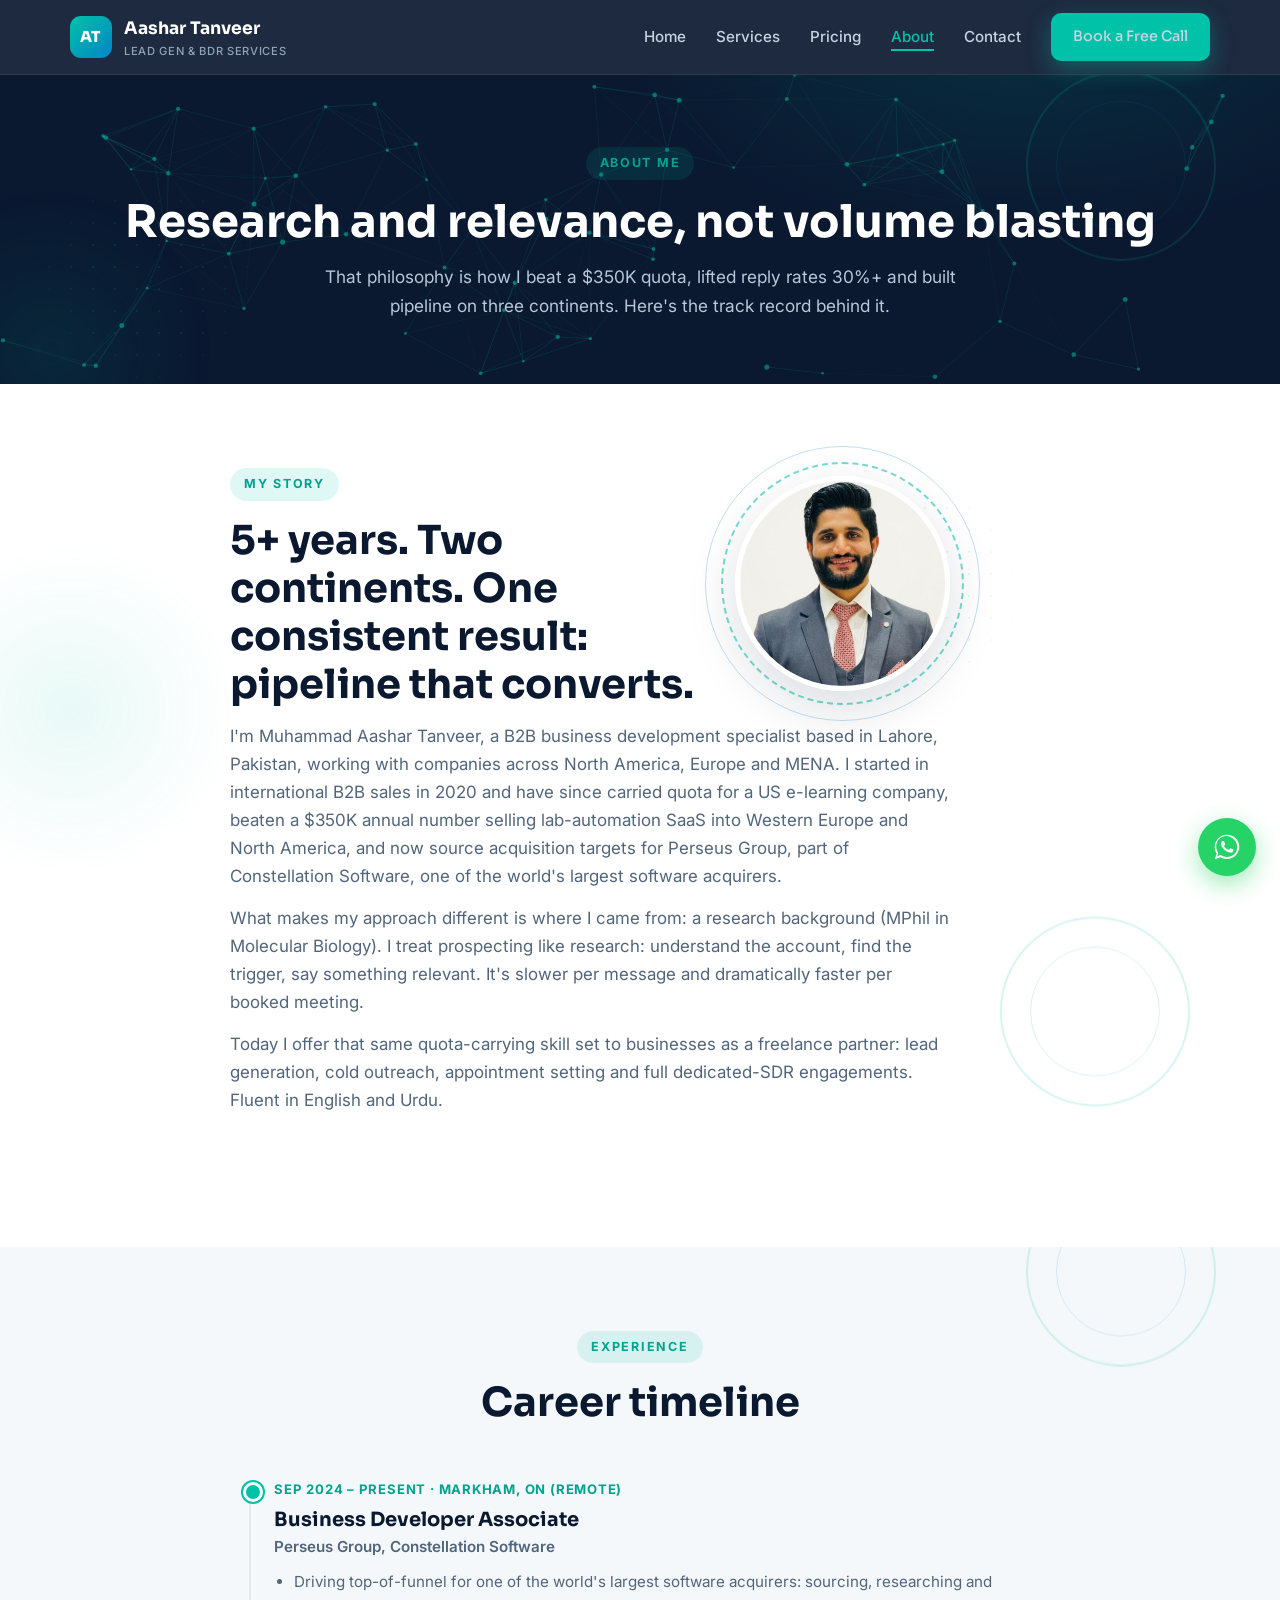
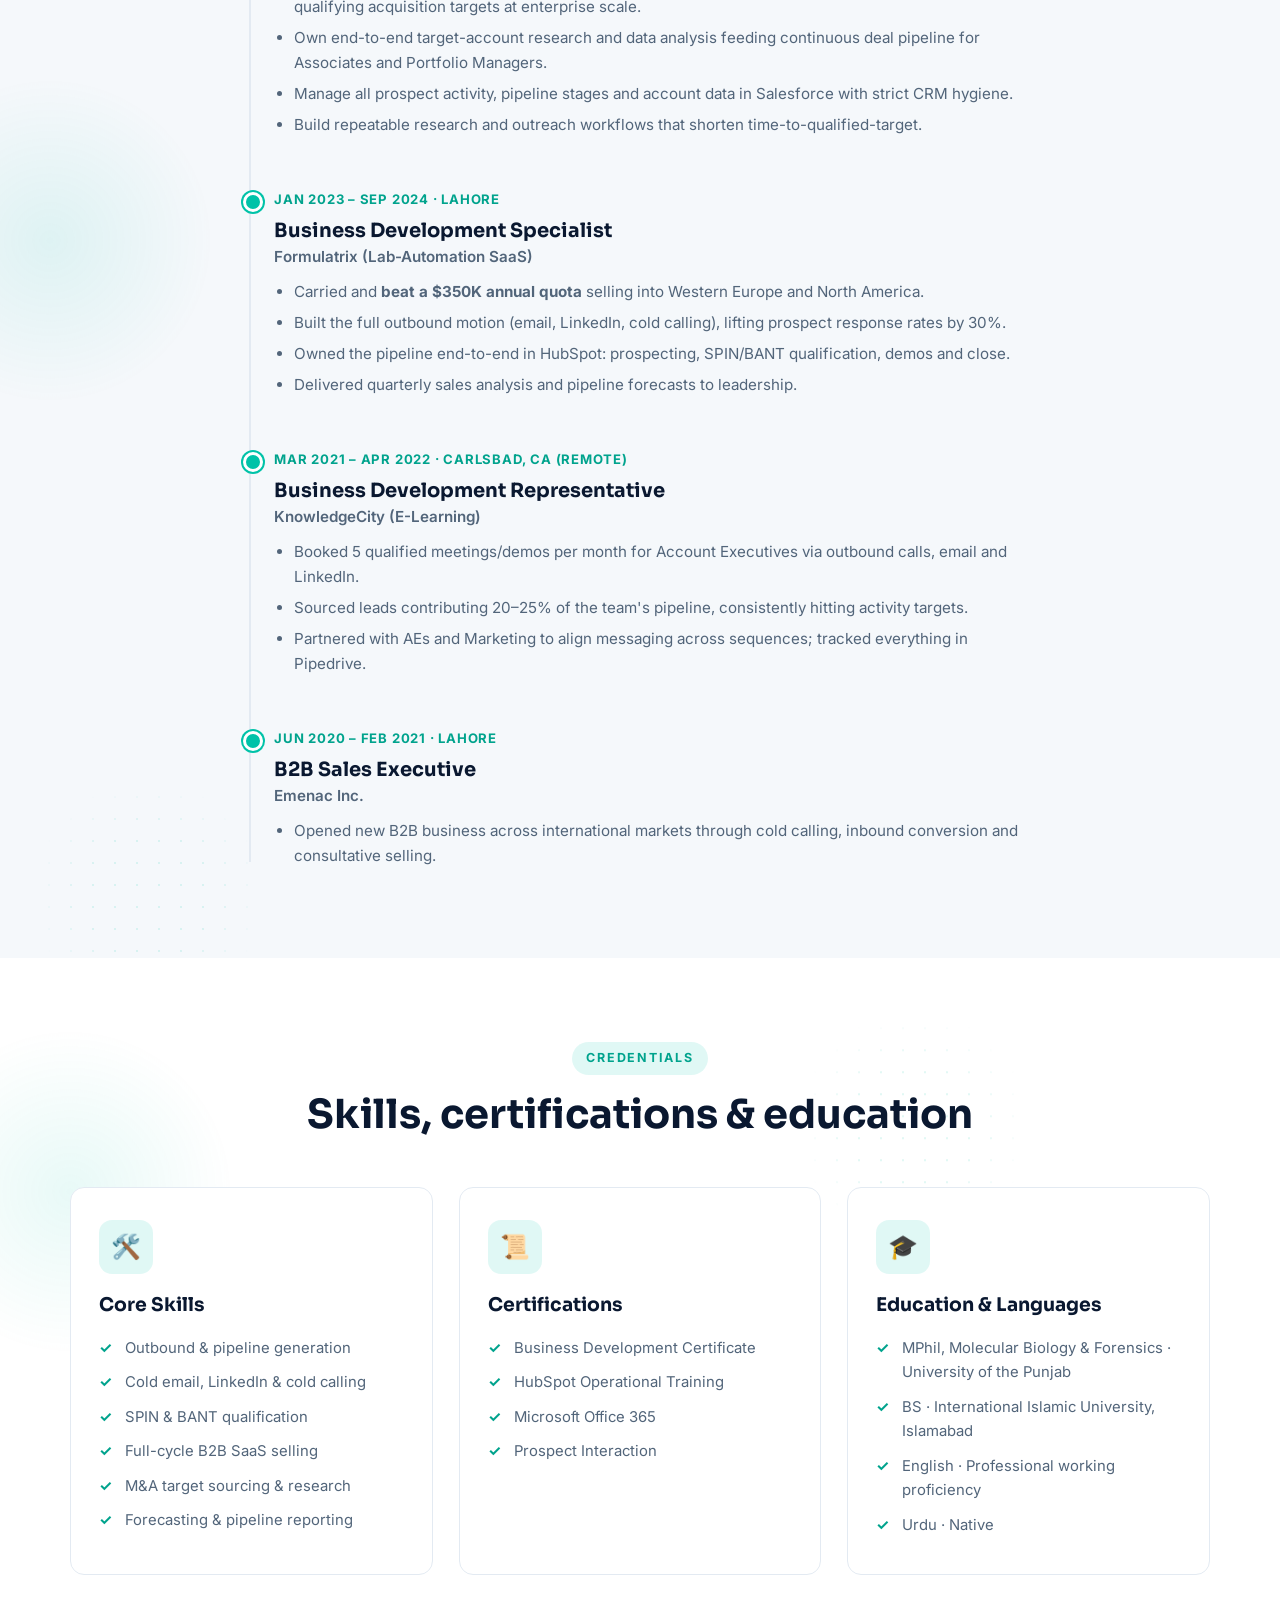
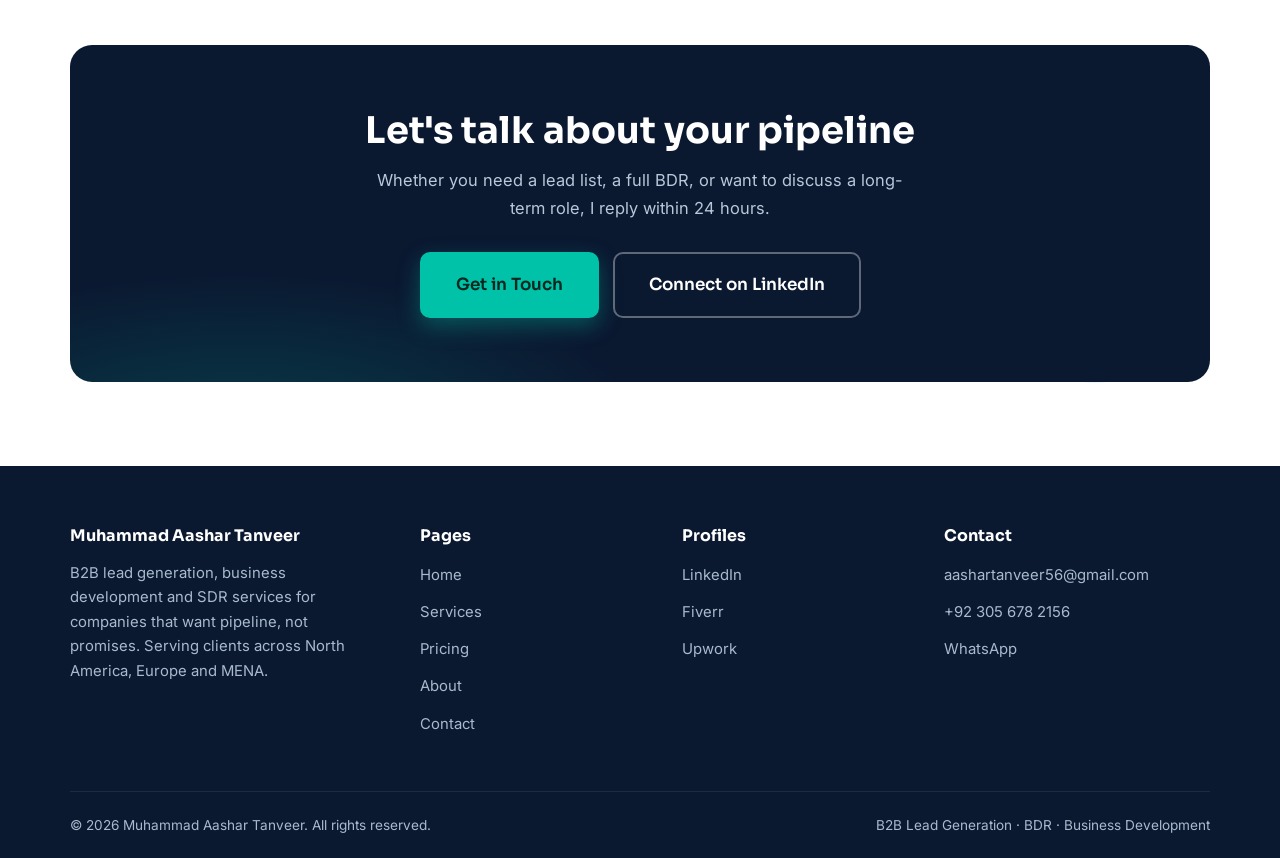
==== commit f19c096e: "Add animated background imagery: globe, pipeline chart, waves, paper plane, story photo Co-Authored-" ====
--- a/about.html
+++ b/about.html
@@ -51,6 +51,9 @@
   <section>
     <div class="container" style="max-width:820px;">
       <div class="section-head reveal">
+        <div class="story-photo">
+          <img src="images/profile.jpg" alt="Muhammad Aashar Tanveer, B2B Lead Generation and BDR Specialist">
+        </div>
         <span class="eyebrow">My Story</span>
         <h2>5+ years. Two continents. One consistent result: pipeline that converts.</h2>
         <p style="margin-bottom:14px;">I'm Muhammad Aashar Tanveer, a B2B business development specialist based in Lahore, Pakistan, working with companies across North America, Europe and MENA. I started in international B2B sales in 2020 and have since carried quota for a US e-learning company, beaten a $350K annual number selling lab-automation SaaS into Western Europe and North America, and now source acquisition targets for Perseus Group, part of Constellation Software, one of the world's largest software acquirers.</p>
--- a/css/style.css
+++ b/css/style.css
@@ -706,7 +706,7 @@
 .wa-float svg { width: 30px; height: 30px; fill: #fff; }
 
 /* ---------- Reveal animation ---------- */
-.reveal { opacity: 0; transform: translateY(24px); transition: opacity 0.6s ease, transform 0.6s ease; }
+.reveal { opacity: 0; transform: translateY(32px) scale(0.98); transition: opacity 0.7s cubic-bezier(0.22, 1, 0.36, 1), transform 0.7s cubic-bezier(0.22, 1, 0.36, 1); }
 .reveal.visible { opacity: 1; transform: none; }
 
 /* ---------- Page hero (inner pages) ---------- */
@@ -720,6 +720,380 @@
 }
 .page-hero h1 { color: var(--white); font-size: clamp(1.9rem, 4vw, 2.8rem); margin-bottom: 14px; }
 .page-hero p { color: #b9c7d9; max-width: 640px; margin: 0 auto; font-size: 1.08rem; }
+
+/* ============================================================
+   ANIMATIONS
+   ============================================================ */
+
+@keyframes fadeUp {
+  from { opacity: 0; transform: translateY(28px); }
+  to   { opacity: 1; transform: none; }
+}
+@keyframes heroCardIn {
+  from { opacity: 0; transform: translateY(44px) scale(0.95); }
+  to   { opacity: 1; transform: none; }
+}
+@keyframes floatY {
+  0%, 100% { transform: translateY(0); }
+  50%      { transform: translateY(-12px); }
+}
+@keyframes blobDrift {
+  from { transform: translate(0, 0) scale(1); }
+  to   { transform: translate(-70px, 50px) scale(1.18); }
+}
+@keyframes shimmer {
+  to { background-position: 300% 0; }
+}
+@keyframes marqueeScroll {
+  to { transform: translateX(-50%); }
+}
+@keyframes dotPulse {
+  0%   { box-shadow: 0 0 0 2px var(--teal), 0 0 0 2px rgba(0, 194, 168, 0.45); }
+  70%  { box-shadow: 0 0 0 2px var(--teal), 0 0 0 14px rgba(0, 194, 168, 0); }
+  100% { box-shadow: 0 0 0 2px var(--teal), 0 0 0 0 rgba(0, 194, 168, 0); }
+}
+@keyframes waPulse {
+  0%   { box-shadow: 0 0 0 0 rgba(37, 211, 102, 0.45); }
+  70%  { box-shadow: 0 0 0 16px rgba(37, 211, 102, 0); }
+  100% { box-shadow: 0 0 0 0 rgba(37, 211, 102, 0); }
+}
+
+/* --- Scroll progress bar --- */
+.scroll-progress {
+  position: fixed;
+  top: 0; left: 0;
+  height: 3px; width: 0;
+  background: linear-gradient(90deg, var(--teal), #0284c7);
+  z-index: 300;
+  pointer-events: none;
+}
+
+/* --- Header shrink on scroll --- */
+.site-header { transition: background 0.3s ease, box-shadow 0.3s ease; }
+.site-header.scrolled { background: rgba(7, 17, 34, 0.97); box-shadow: 0 6px 24px rgba(0, 0, 0, 0.35); }
+.nav { transition: height 0.3s ease; }
+.site-header.scrolled .nav { height: 62px; }
+
+/* --- Nav link underline --- */
+.nav-links a:not(.btn) { position: relative; }
+.nav-links a:not(.btn)::after {
+  content: "";
+  position: absolute;
+  left: 0; bottom: -5px;
+  height: 2px; width: 100%;
+  background: var(--teal);
+  transform: scaleX(0);
+  transform-origin: left;
+  transition: transform 0.28s cubic-bezier(0.22, 1, 0.36, 1);
+}
+.nav-links a:not(.btn):hover::after,
+.nav-links a.active:not(.btn)::after { transform: scaleX(1); }
+
+/* --- Hero entrance choreography --- */
+.hero { position: relative; }
+.hero::before, .hero::after {
+  content: "";
+  position: absolute;
+  border-radius: 50%;
+  filter: blur(90px);
+  opacity: 0.28;
+  pointer-events: none;
+}
+.hero::before {
+  width: 520px; height: 520px;
+  background: var(--teal);
+  top: -220px; right: -120px;
+  animation: blobDrift 14s ease-in-out infinite alternate;
+}
+.hero::after {
+  width: 440px; height: 440px;
+  background: #0284c7;
+  bottom: -220px; left: -140px;
+  animation: blobDrift 18s ease-in-out infinite alternate-reverse;
+}
+.hero-grid { position: relative; z-index: 1; }
+
+.hero .eyebrow  { animation: fadeUp 0.7s cubic-bezier(0.22, 1, 0.36, 1) both; }
+.hero h1        { animation: fadeUp 0.7s 0.12s cubic-bezier(0.22, 1, 0.36, 1) both; }
+.hero-sub       { animation: fadeUp 0.7s 0.24s cubic-bezier(0.22, 1, 0.36, 1) both; }
+.hero-ctas      { animation: fadeUp 0.7s 0.36s cubic-bezier(0.22, 1, 0.36, 1) both; }
+.hero-trust     { animation: fadeUp 0.7s 0.48s cubic-bezier(0.22, 1, 0.36, 1) both; }
+.tool-badges    { animation: fadeUp 0.7s 0.58s cubic-bezier(0.22, 1, 0.36, 1) both; }
+.hero-card {
+  animation:
+    heroCardIn 0.9s 0.3s cubic-bezier(0.22, 1, 0.36, 1) both,
+    floatY 7s ease-in-out 1.6s infinite;
+}
+
+/* --- Headline gradient shimmer --- */
+.hero h1 .hl {
+  background: linear-gradient(90deg, #00c2a8, #5ce8d2, #38bdf8, #00c2a8);
+  background-size: 300% 100%;
+  -webkit-background-clip: text;
+  background-clip: text;
+  -webkit-text-fill-color: transparent;
+  color: transparent;
+  animation: shimmer 6s linear infinite;
+}
+
+/* --- Inner page hero entrance --- */
+.page-hero .eyebrow { animation: fadeUp 0.7s cubic-bezier(0.22, 1, 0.36, 1) both; }
+.page-hero h1       { animation: fadeUp 0.7s 0.12s cubic-bezier(0.22, 1, 0.36, 1) both; }
+.page-hero p        { animation: fadeUp 0.7s 0.24s cubic-bezier(0.22, 1, 0.36, 1) both; }
+
+/* --- Button shine sweep --- */
+.btn { position: relative; overflow: hidden; }
+.btn::before {
+  content: "";
+  position: absolute;
+  top: 0; left: -80%;
+  width: 50%; height: 100%;
+  background: linear-gradient(100deg, transparent, rgba(255, 255, 255, 0.35), transparent);
+  transform: skewX(-20deg);
+  transition: left 0.55s ease;
+  pointer-events: none;
+}
+.btn:hover::before { left: 130%; }
+
+/* --- Card micro-interactions --- */
+.card-icon { transition: transform 0.35s cubic-bezier(0.34, 1.56, 0.64, 1); }
+.card:hover .card-icon { transform: scale(1.15) rotate(-8deg); }
+.testi-card:hover { transform: translateY(-4px); transition: transform 0.25s ease, box-shadow 0.25s ease; box-shadow: var(--shadow-lg); }
+.step { transition: transform 0.25s ease, box-shadow 0.25s ease, border-color 0.25s ease; }
+.step:hover { transform: translateY(-4px); box-shadow: var(--shadow); border-color: rgba(0, 194, 168, 0.4); }
+
+/* --- Companies marquee --- */
+.marquee {
+  overflow: hidden;
+  -webkit-mask-image: linear-gradient(90deg, transparent, #000 10%, #000 90%, transparent);
+  mask-image: linear-gradient(90deg, transparent, #000 10%, #000 90%, transparent);
+}
+.marquee-track {
+  display: flex;
+  width: max-content;
+  animation: marqueeScroll 26s linear infinite;
+}
+.marquee:hover .marquee-track { animation-play-state: paused; }
+.marquee .logo-row {
+  flex-wrap: nowrap;
+  justify-content: flex-start;
+  gap: 72px;
+  padding-right: 72px;
+}
+
+/* --- Timeline dot pulse --- */
+.tl-item::before { animation: dotPulse 2.8s ease-out infinite; }
+
+/* --- WhatsApp float pulse ring --- */
+.wa-float::after {
+  content: "";
+  position: absolute;
+  inset: 0;
+  border-radius: 50%;
+  animation: waPulse 2.5s ease-out infinite;
+  pointer-events: none;
+}
+
+/* --- Particle network canvas (hero / page-hero) --- */
+.hero, .page-hero { position: relative; overflow: hidden; }
+.fx-canvas {
+  position: absolute;
+  inset: 0;
+  z-index: 0;
+  pointer-events: none;
+}
+.hero .container, .page-hero .container { position: relative; z-index: 1; }
+
+/* --- Parallax background shapes --- */
+.has-bg-fx { position: relative; overflow: hidden; }
+.has-bg-fx > .container { position: relative; z-index: 1; }
+.bg-shape {
+  position: absolute;
+  z-index: 0;
+  pointer-events: none;
+  will-change: transform;
+}
+.bg-shape.ring {
+  width: 190px; height: 190px;
+  border: 2px solid rgba(0, 194, 168, 0.16);
+  border-radius: 50%;
+}
+.bg-shape.ring::after {
+  content: "";
+  position: absolute;
+  inset: 28px;
+  border: 1.5px solid rgba(2, 132, 199, 0.14);
+  border-radius: 50%;
+}
+.bg-shape.blob {
+  width: 340px; height: 340px;
+  border-radius: 50%;
+  background: radial-gradient(circle, rgba(0, 194, 168, 0.09), transparent 68%);
+}
+.bg-shape.dots {
+  width: 220px; height: 220px;
+  background-image: radial-gradient(rgba(0, 194, 168, 0.22) 1.5px, transparent 1.5px);
+  background-size: 22px 22px;
+  opacity: 0.55;
+  -webkit-mask-image: radial-gradient(circle, #000 40%, transparent 75%);
+  mask-image: radial-gradient(circle, #000 40%, transparent 75%);
+}
+.section-dark .bg-shape.ring { border-color: rgba(0, 194, 168, 0.22); }
+.section-dark .bg-shape.dots { opacity: 0.4; }
+
+/* --- Animated hero globe --- */
+@keyframes spinSlow {
+  to { transform: rotate(360deg); }
+}
+@keyframes arcDash {
+  to { stroke-dashoffset: -32; }
+}
+@keyframes cityPulse {
+  0%, 100% { opacity: 0.9; transform: scale(1); }
+  50%      { opacity: 0.4; transform: scale(1.6); }
+}
+.hero-globe {
+  position: absolute;
+  right: -160px;
+  top: 50%;
+  width: 660px;
+  height: 660px;
+  transform: translateY(-50%);
+  opacity: 0.55;
+  z-index: 0;
+  pointer-events: none;
+}
+.globe-spin {
+  transform-origin: 300px 300px;
+  transform-box: view-box;
+  animation: spinSlow 70s linear infinite;
+}
+.globe-arc {
+  stroke-dasharray: 6 10;
+  animation: arcDash 1.4s linear infinite;
+}
+.globe-city circle {
+  transform-box: fill-box;
+  transform-origin: center;
+  animation: cityPulse 2.6s ease-in-out infinite;
+}
+.globe-city circle:nth-child(2n) { animation-delay: 0.9s; }
+.globe-city circle:nth-child(3n) { animation-delay: 1.6s; }
+
+/* --- Animated pipeline chart (dark results section) --- */
+@keyframes chartDraw {
+  0%   { stroke-dashoffset: 2200; }
+  55%, 100% { stroke-dashoffset: 0; }
+}
+@keyframes chartGlow {
+  0%, 100% { opacity: 0.5; }
+  50%      { opacity: 0.9; }
+}
+.chart-bg {
+  position: absolute;
+  inset: auto 0 0 0;
+  width: 100%;
+  height: 78%;
+  z-index: 0;
+  pointer-events: none;
+}
+.chart-line {
+  stroke-dasharray: 2200;
+  animation: chartDraw 10s ease-in-out infinite;
+}
+.chart-area { animation: chartGlow 6s ease-in-out infinite; }
+.chart-points circle {
+  transform-box: fill-box;
+  transform-origin: center;
+  animation: cityPulse 3s ease-in-out infinite;
+}
+.chart-points circle:nth-child(2n) { animation-delay: 1.2s; }
+
+/* --- Wave section dividers --- */
+@keyframes waveMove {
+  to { transform: translateX(-720px); }
+}
+.wave-divider {
+  position: absolute;
+  top: 0; left: 0;
+  width: 100%;
+  height: 88px;
+  z-index: 0;
+  pointer-events: none;
+  overflow: hidden;
+}
+.wave-divider svg { width: 100%; height: 100%; display: block; overflow: visible; }
+.wave-divider .wave { will-change: transform; }
+.wave-divider .w1 { animation: waveMove 16s linear infinite; }
+.wave-divider .w2 { animation: waveMove 26s linear infinite reverse; }
+.has-wave { padding-top: 130px; }
+footer.has-wave { position: relative; overflow: hidden; padding-top: 140px; }
+footer.has-wave .wave-divider .w2 { fill-opacity: 0.5; }
+
+/* --- CTA paper plane --- */
+.cta-band { position: relative; overflow: hidden; }
+.cta-band > * { position: relative; z-index: 1; }
+@keyframes flightDash {
+  to { stroke-dashoffset: -64; }
+}
+.cta-plane {
+  position: absolute;
+  inset: 0;
+  width: 100%;
+  height: 100%;
+  z-index: 0 !important;
+  pointer-events: none;
+  opacity: 0.6;
+}
+.flight-path { animation: flightDash 2.2s linear infinite; }
+
+/* --- About page story photo --- */
+.story-photo {
+  float: right;
+  width: 215px;
+  height: 215px;
+  margin: 8px 0 20px 32px;
+  position: relative;
+}
+.story-photo img {
+  width: 100%;
+  height: 100%;
+  object-fit: cover;
+  border-radius: 50%;
+  border: 5px solid var(--white);
+  box-shadow: var(--shadow-lg);
+  position: relative;
+  z-index: 1;
+  animation: floatY 6.5s ease-in-out infinite;
+}
+.story-photo::before {
+  content: "";
+  position: absolute;
+  inset: -14px;
+  border-radius: 50%;
+  border: 2px dashed rgba(0, 194, 168, 0.55);
+  animation: spinSlow 45s linear infinite;
+}
+.story-photo::after {
+  content: "";
+  position: absolute;
+  inset: -30px;
+  border-radius: 50%;
+  border: 1.5px solid rgba(2, 132, 199, 0.25);
+  animation: spinSlow 70s linear infinite reverse;
+}
+
+/* --- Reduced motion: switch everything off --- */
+@media (prefers-reduced-motion: reduce) {
+  *, *::before, *::after {
+    animation-duration: 0.01ms !important;
+    animation-iteration-count: 1 !important;
+    transition-duration: 0.01ms !important;
+  }
+  .reveal { opacity: 1; transform: none; }
+  .marquee-track { animation: none; }
+  .hero-globe, .cta-plane { display: none; }
+}
 
 /* ---------- Responsive ---------- */
 @media (max-width: 960px) {
@@ -744,6 +1118,7 @@
   .nav-links .btn { margin: 10px 0 14px; justify-content: center; width: 100%; }
   .hero-grid { grid-template-columns: 1fr; gap: 44px; }
   .hero-card { max-width: 420px; margin: 0 auto; }
+  .hero-globe { right: -260px; top: 30%; opacity: 0.3; }
   .cards-grid, .pricing-grid { grid-template-columns: 1fr 1fr; }
   .steps-grid { grid-template-columns: repeat(2, 1fr); }
   .testi-grid { grid-template-columns: 1fr; }
@@ -758,5 +1133,7 @@
   .stats-grid { grid-template-columns: 1fr 1fr; }
   .form-row { grid-template-columns: 1fr; }
   .cta-band { padding: 48px 24px; }
+  .story-photo { float: none; margin: 0 auto 26px; }
+  .has-wave { padding-top: 110px; }
   .footer-grid { grid-template-columns: 1fr; }
 }
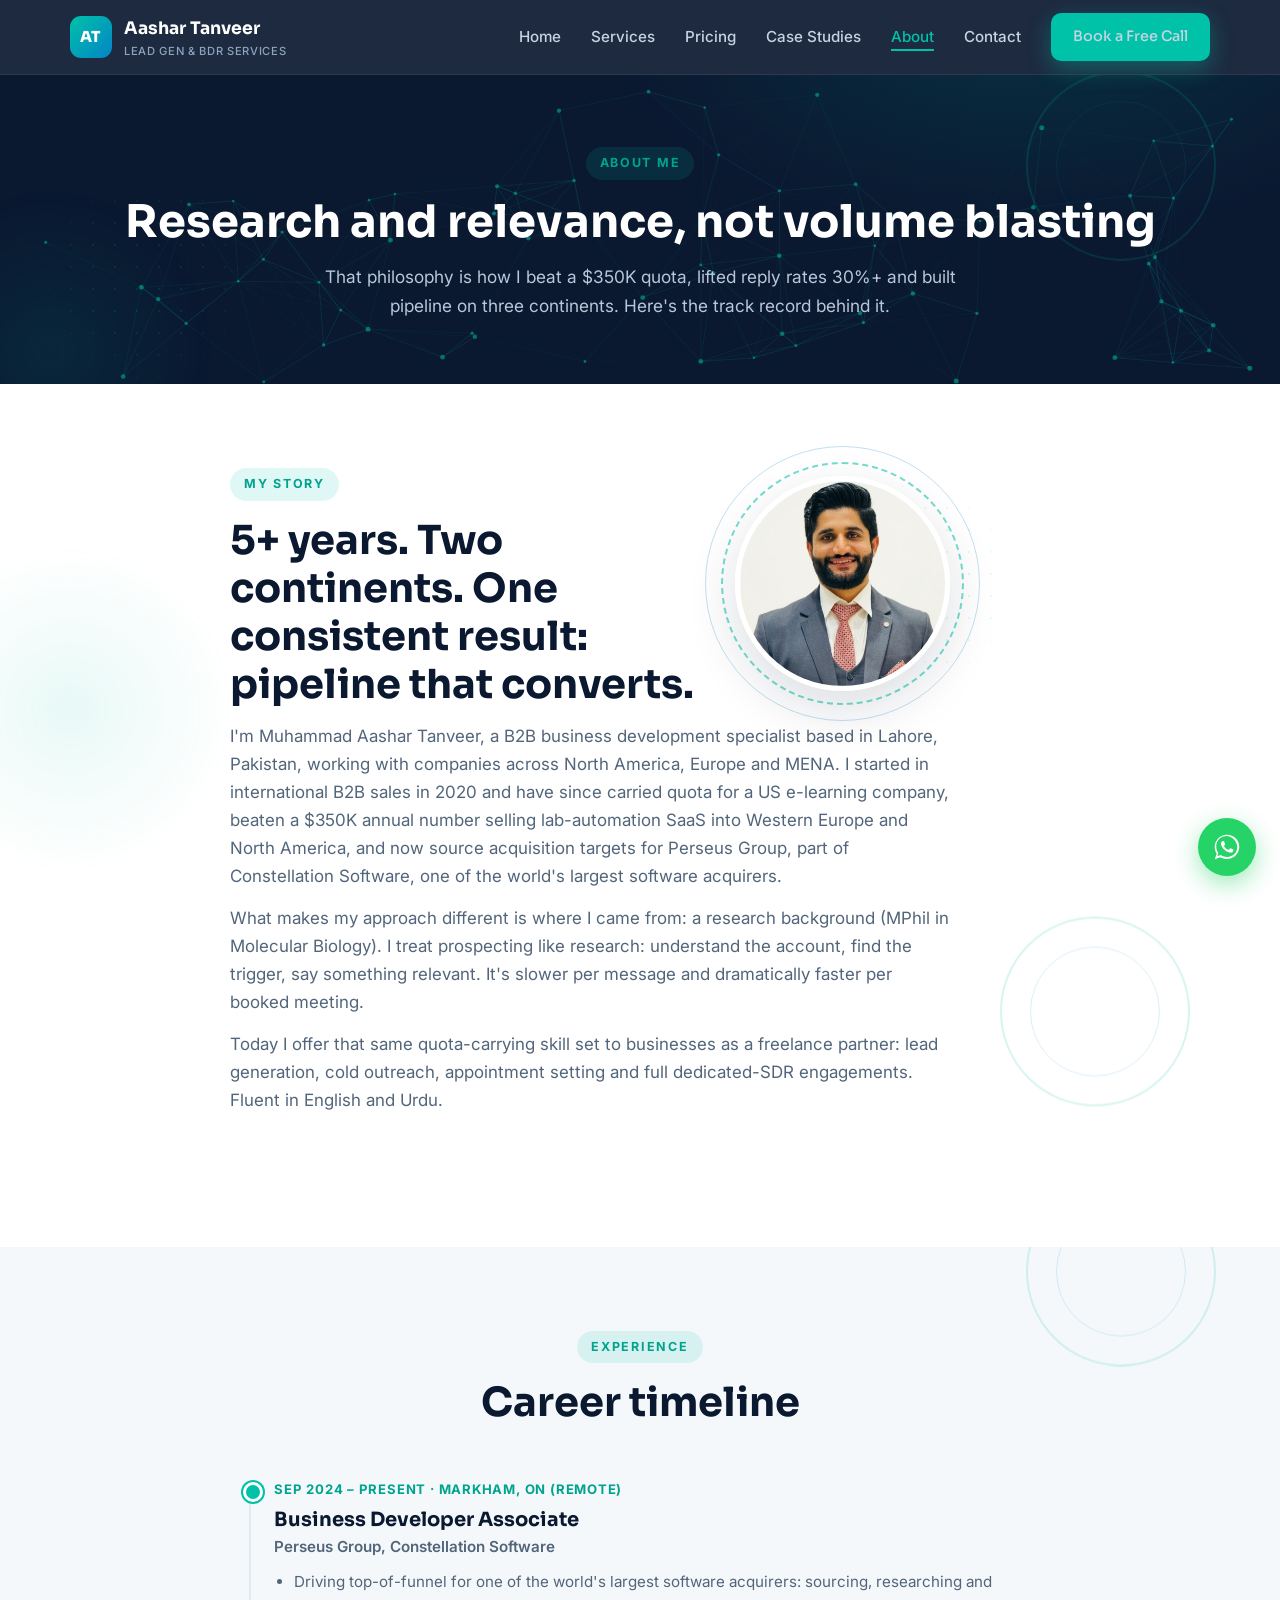
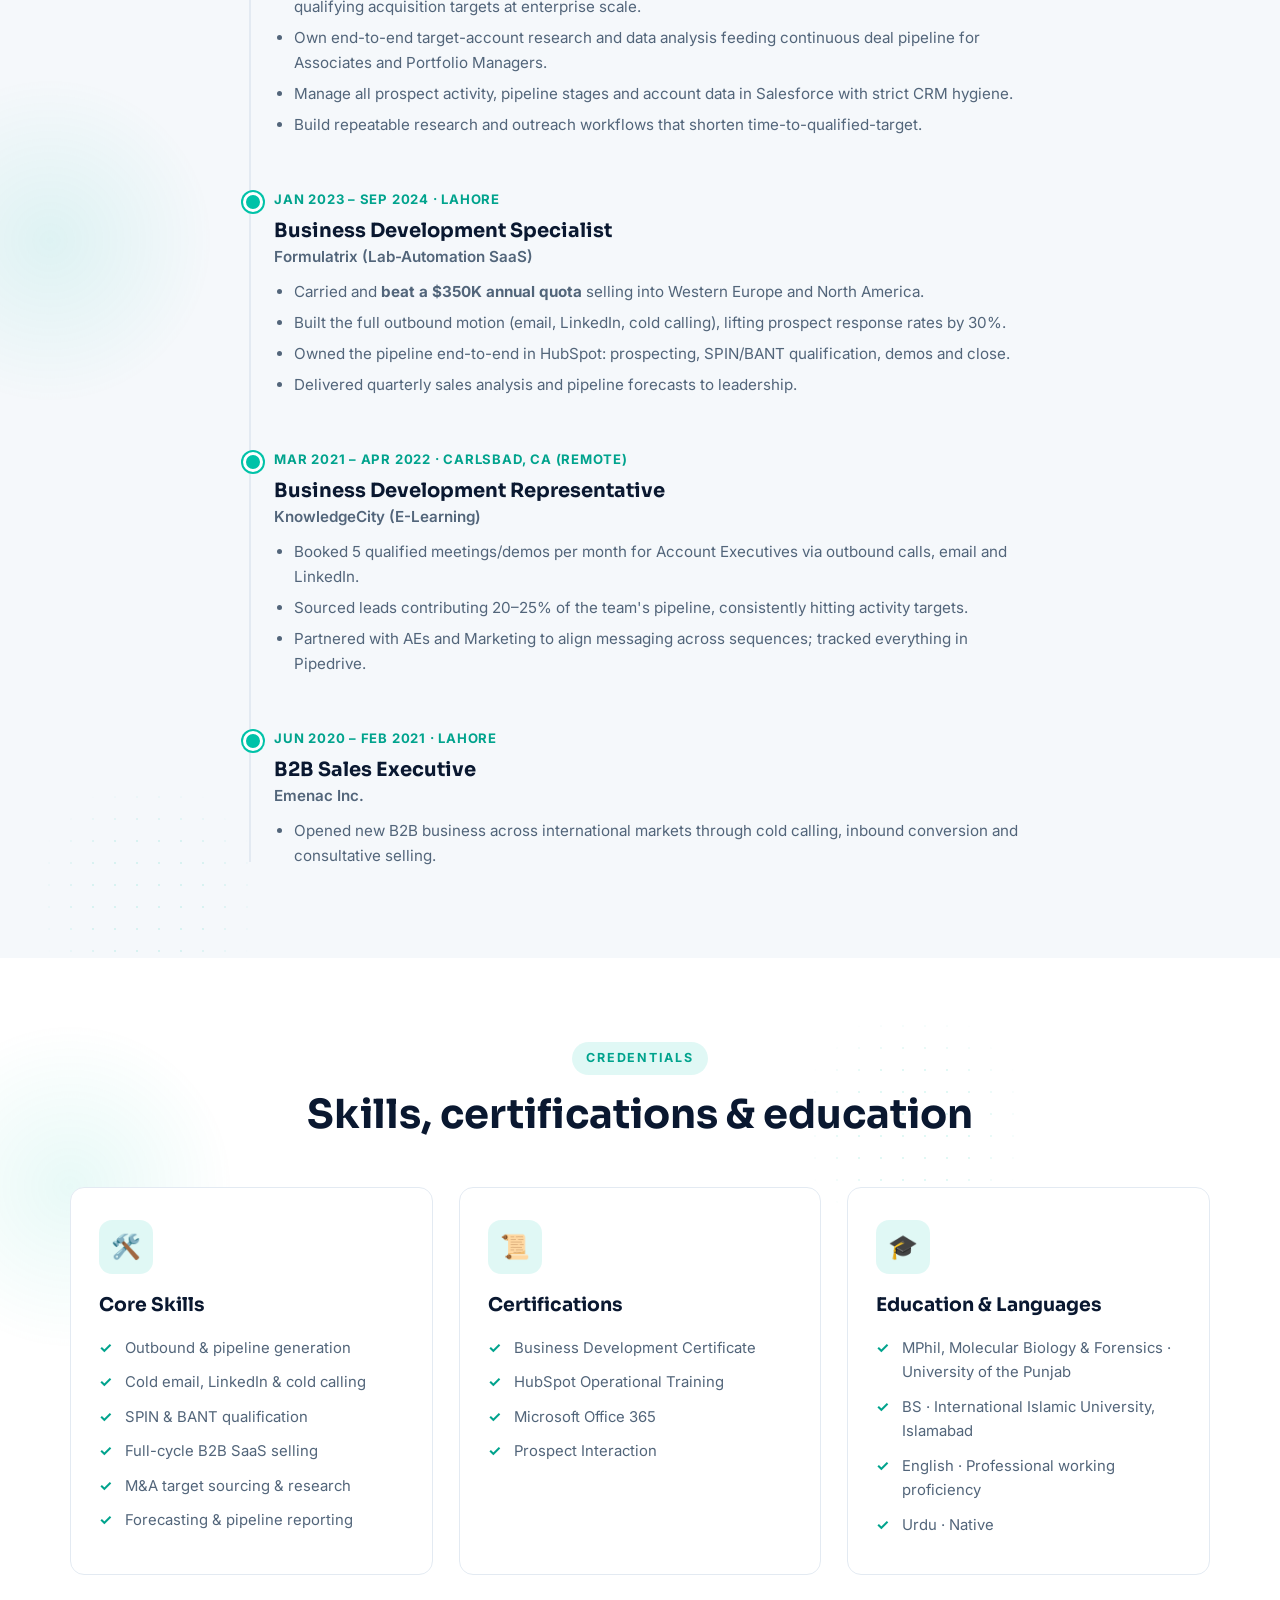
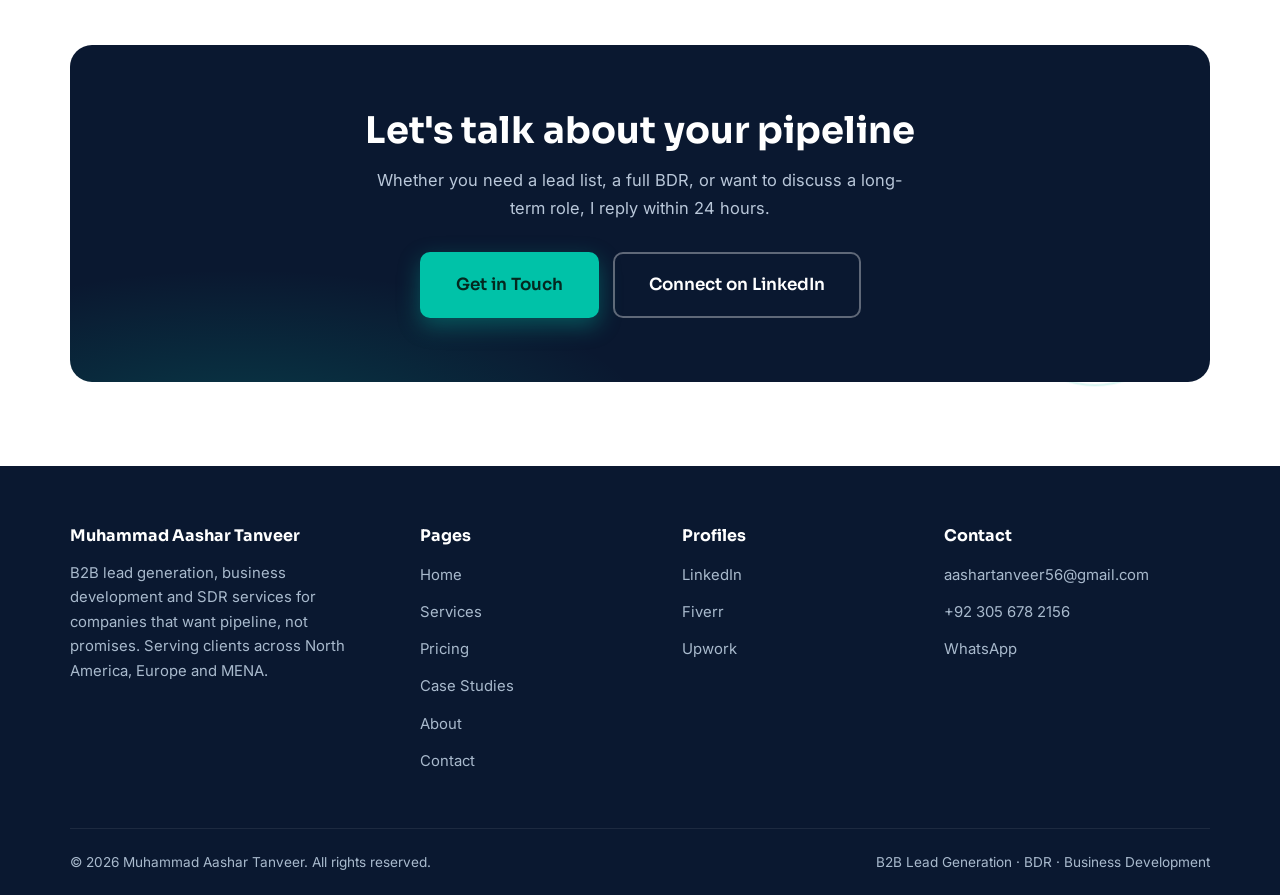
==== commit 94e146b4: "Add case studies page, comparison table, availability note and FAQ schema Co-Authored-By: Claude Fab" ====
--- a/about.html
+++ b/about.html
@@ -33,6 +33,7 @@
         <li><a href="index.html">Home</a></li>
         <li><a href="services.html">Services</a></li>
         <li><a href="pricing.html">Pricing</a></li>
+        <li><a href="case-studies.html">Case Studies</a></li>
         <li><a href="about.html" class="active">About</a></li>
         <li><a href="contact.html">Contact</a></li>
         <li><a href="contact.html" class="btn btn-primary">Book a Free Call</a></li>
@@ -178,6 +179,7 @@
           <li><a href="index.html">Home</a></li>
           <li><a href="services.html">Services</a></li>
           <li><a href="pricing.html">Pricing</a></li>
+          <li><a href="case-studies.html">Case Studies</a></li>
           <li><a href="about.html">About</a></li>
           <li><a href="contact.html">Contact</a></li>
         </ul>
--- a/css/style.css
+++ b/css/style.css
@@ -453,6 +453,109 @@
   display: inline-flex; align-items: center; gap: 6px;
   margin-top: 18px; padding-top: 16px; border-top: 1px dashed var(--line);
   font-size: 0.8rem; font-weight: 600; color: var(--teal-dark);
+}
+
+/* ---------- Comparison table ---------- */
+.compare-wrap { overflow-x: auto; border-radius: var(--radius); box-shadow: var(--shadow); }
+.compare {
+  width: 100%;
+  min-width: 680px;
+  border-collapse: separate;
+  border-spacing: 0;
+  background: var(--white);
+  border: 1px solid var(--line);
+  border-radius: var(--radius);
+  overflow: hidden;
+}
+.compare th, .compare td {
+  padding: 15px 20px;
+  text-align: left;
+  font-size: 0.94rem;
+  border-bottom: 1px solid var(--line);
+  color: var(--slate);
+}
+.compare thead th {
+  background: var(--navy);
+  color: var(--white);
+  font-family: var(--font-head);
+  font-size: 0.92rem;
+}
+.compare thead th.hl-col { background: var(--teal); color: #04281f; }
+.compare td.hl-col { background: rgba(0, 194, 168, 0.08); font-weight: 600; color: var(--navy); }
+.compare td:first-child { font-weight: 600; color: var(--navy); }
+.compare tbody tr:last-child td { border-bottom: none; }
+
+/* ---------- CTA availability note ---------- */
+.availability {
+  margin-top: 22px;
+  font-size: 0.9rem;
+  color: #a9bacd;
+}
+.availability .dot {
+  display: inline-block;
+  width: 9px; height: 9px;
+  border-radius: 50%;
+  background: #22c55e;
+  margin-right: 7px;
+}
+
+/* ---------- Case studies ---------- */
+.case-card {
+  background: var(--white);
+  border: 1px solid var(--line);
+  border-radius: 18px;
+  padding: 42px 38px;
+  margin-bottom: 36px;
+  box-shadow: var(--shadow);
+}
+.case-tag {
+  display: inline-block;
+  font-size: 0.75rem;
+  font-weight: 700;
+  letter-spacing: 0.1em;
+  text-transform: uppercase;
+  color: var(--teal-dark);
+  background: var(--teal-soft);
+  padding: 5px 13px;
+  border-radius: 100px;
+  margin-bottom: 14px;
+}
+.case-card h3 { font-size: 1.45rem; margin-bottom: 8px; }
+.case-card .case-sub { color: var(--slate); font-size: 0.98rem; margin-bottom: 26px; }
+.case-grid {
+  display: grid;
+  grid-template-columns: repeat(4, 1fr);
+  gap: 18px;
+}
+.case-step {
+  background: var(--bg-soft);
+  border: 1px solid var(--line);
+  border-radius: 12px;
+  padding: 20px 18px;
+}
+.case-step h4 {
+  font-size: 0.75rem;
+  font-weight: 800;
+  letter-spacing: 0.1em;
+  text-transform: uppercase;
+  color: var(--teal-dark);
+  margin-bottom: 9px;
+}
+.case-step p { font-size: 0.9rem; color: var(--slate); }
+.case-results {
+  display: flex;
+  flex-wrap: wrap;
+  gap: 12px;
+  margin-top: 24px;
+}
+.case-results span {
+  background: var(--navy);
+  color: var(--teal);
+  font-family: var(--font-head);
+  font-weight: 700;
+  font-size: 0.9rem;
+  padding: 9px 18px;
+  border-radius: 100px;
 }
 
 /* ---------- Timeline (about) ---------- */
@@ -1123,6 +1226,7 @@
   .steps-grid { grid-template-columns: repeat(2, 1fr); }
   .testi-grid { grid-template-columns: 1fr; }
   .results-grid { grid-template-columns: 1fr; }
+  .case-grid { grid-template-columns: 1fr 1fr; }
   .contact-grid { grid-template-columns: 1fr; }
   .footer-grid { grid-template-columns: 1fr 1fr; }
 }
@@ -1135,5 +1239,7 @@
   .cta-band { padding: 48px 24px; }
   .story-photo { float: none; margin: 0 auto 26px; }
   .has-wave { padding-top: 110px; }
+  .case-grid { grid-template-columns: 1fr; }
+  .case-card { padding: 30px 24px; }
   .footer-grid { grid-template-columns: 1fr; }
 }
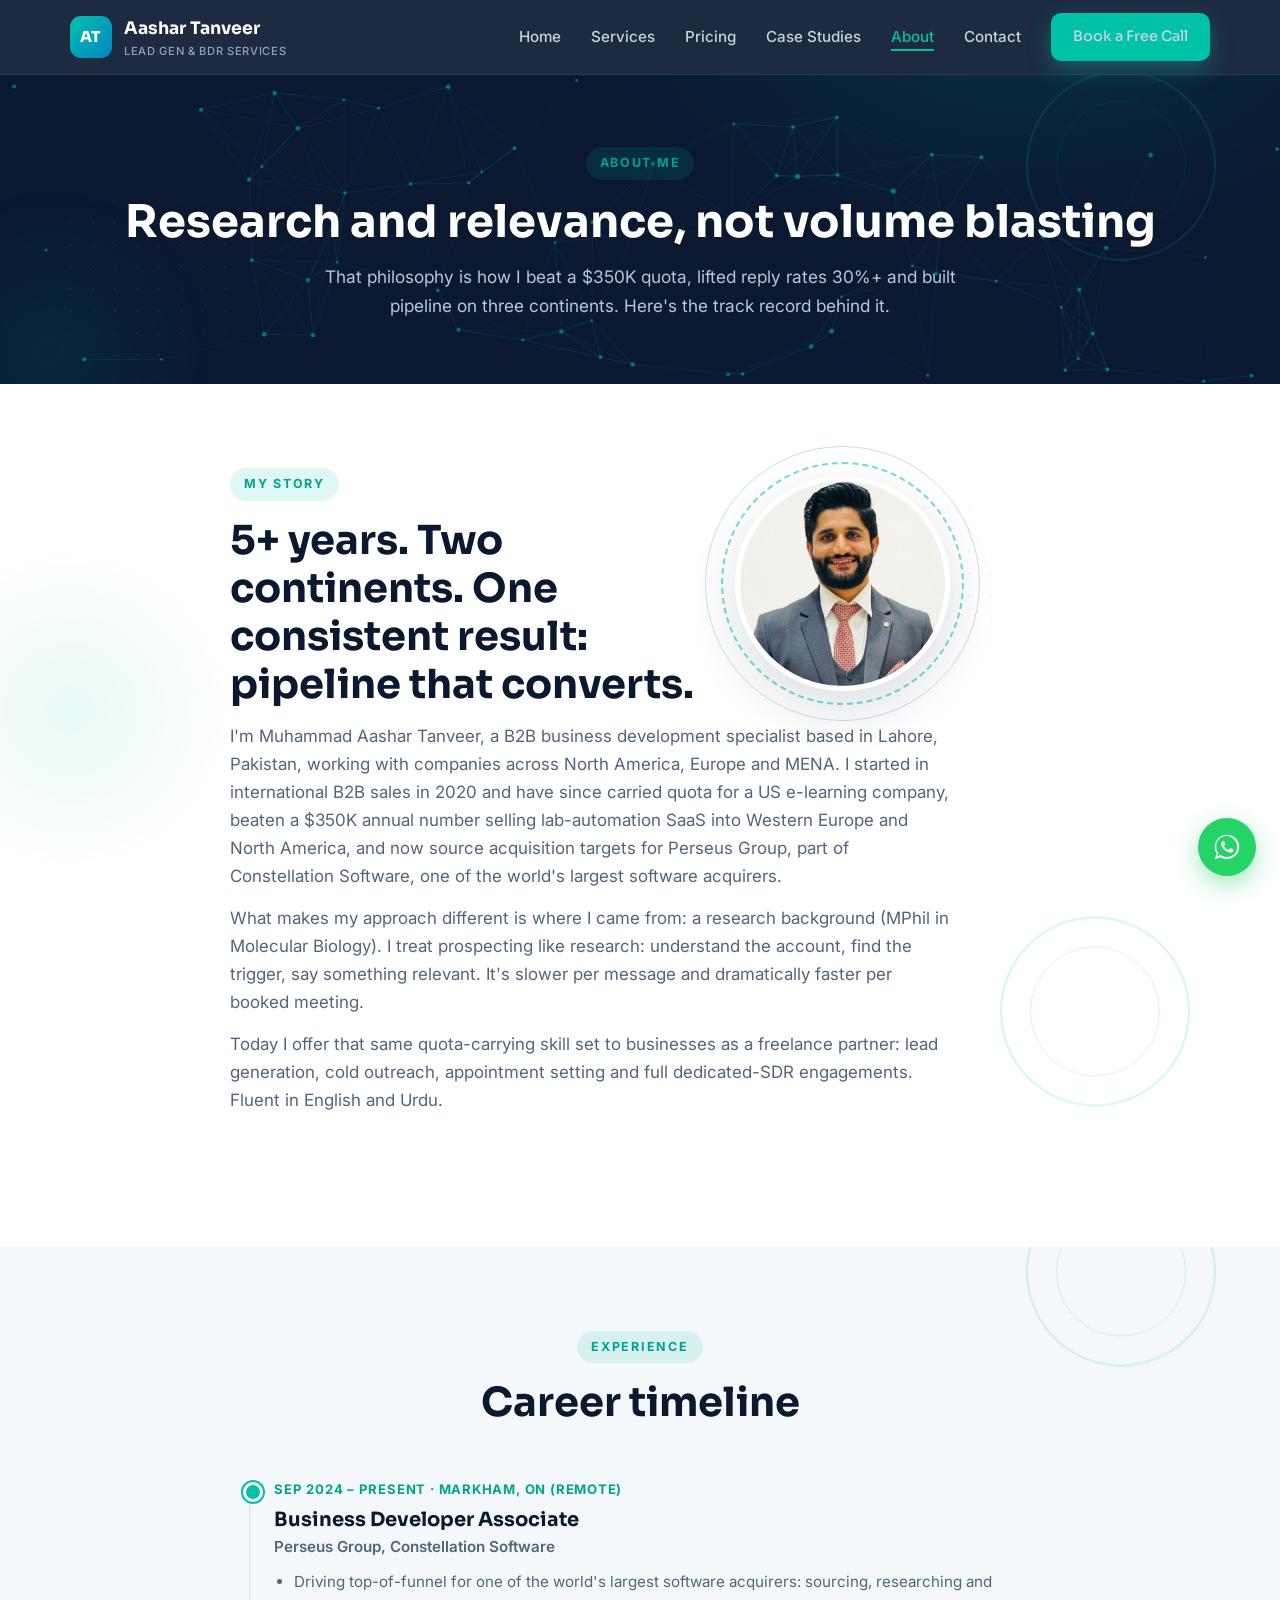
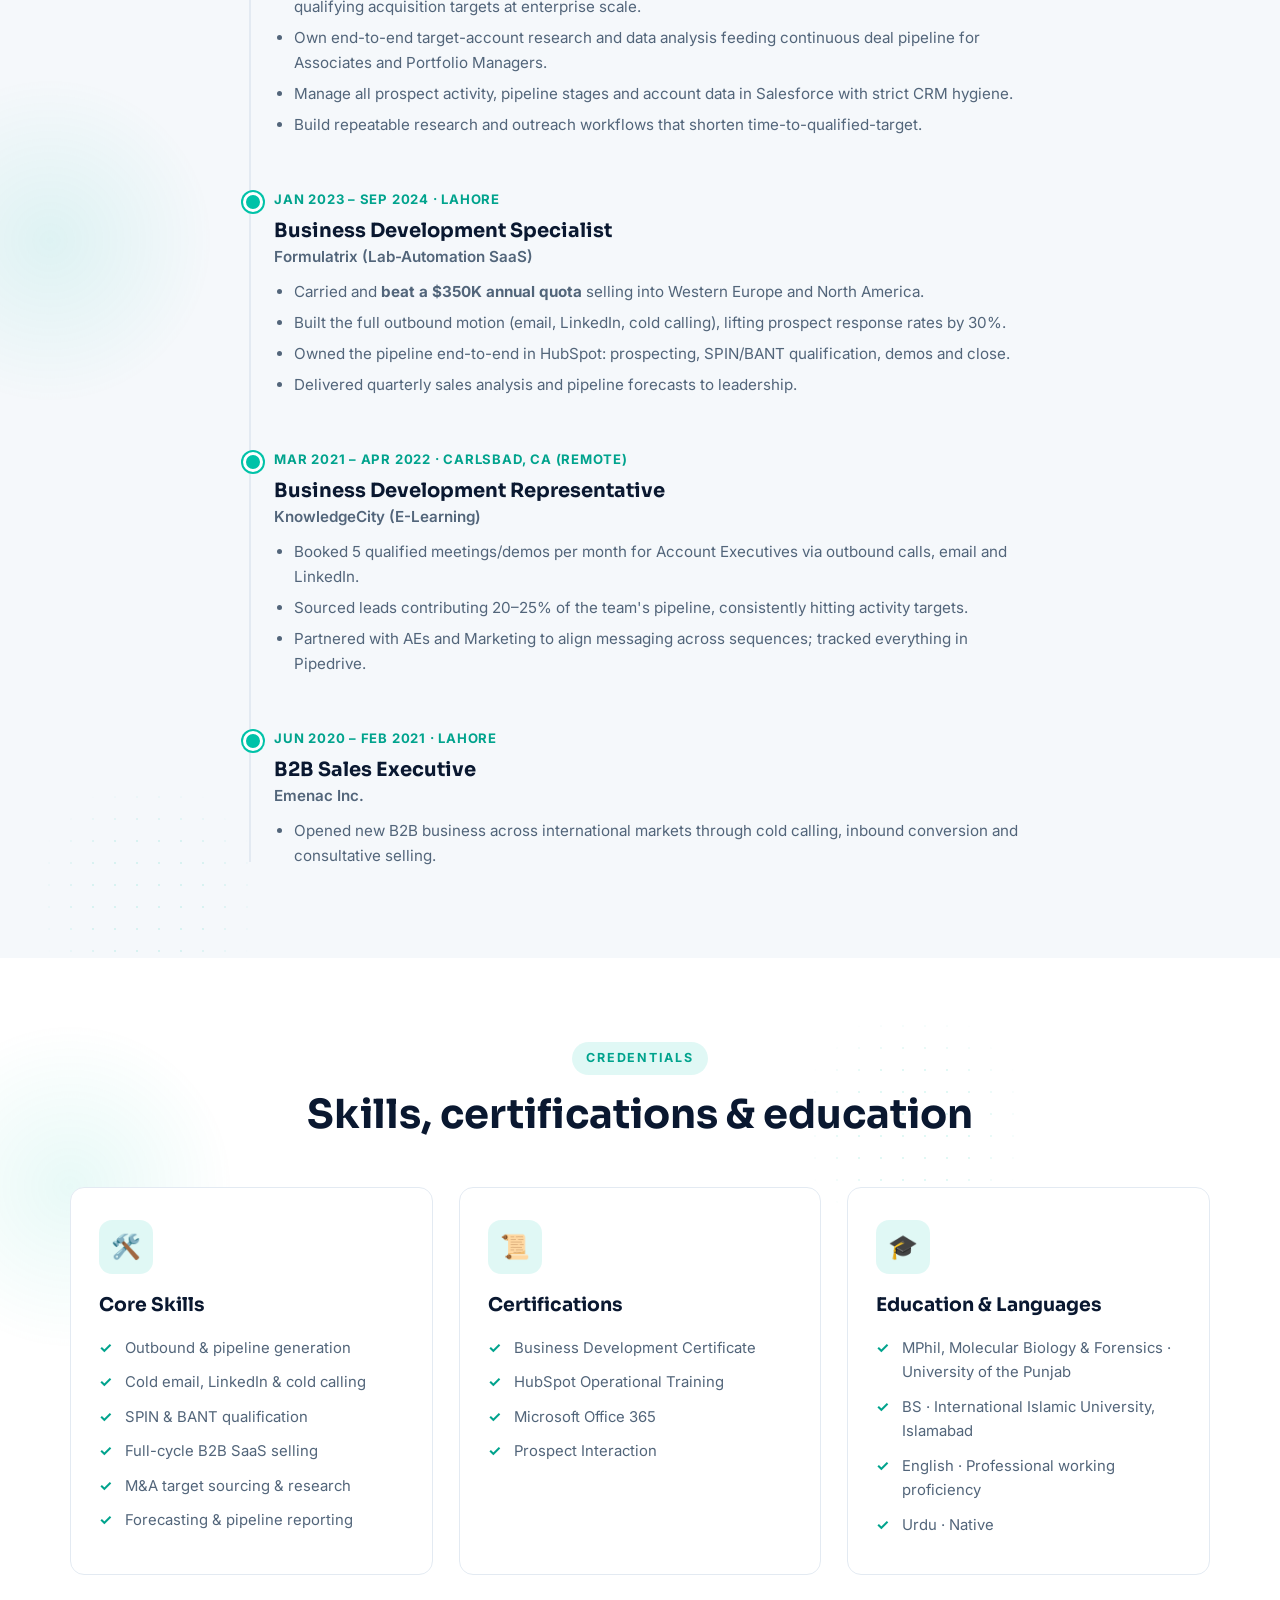
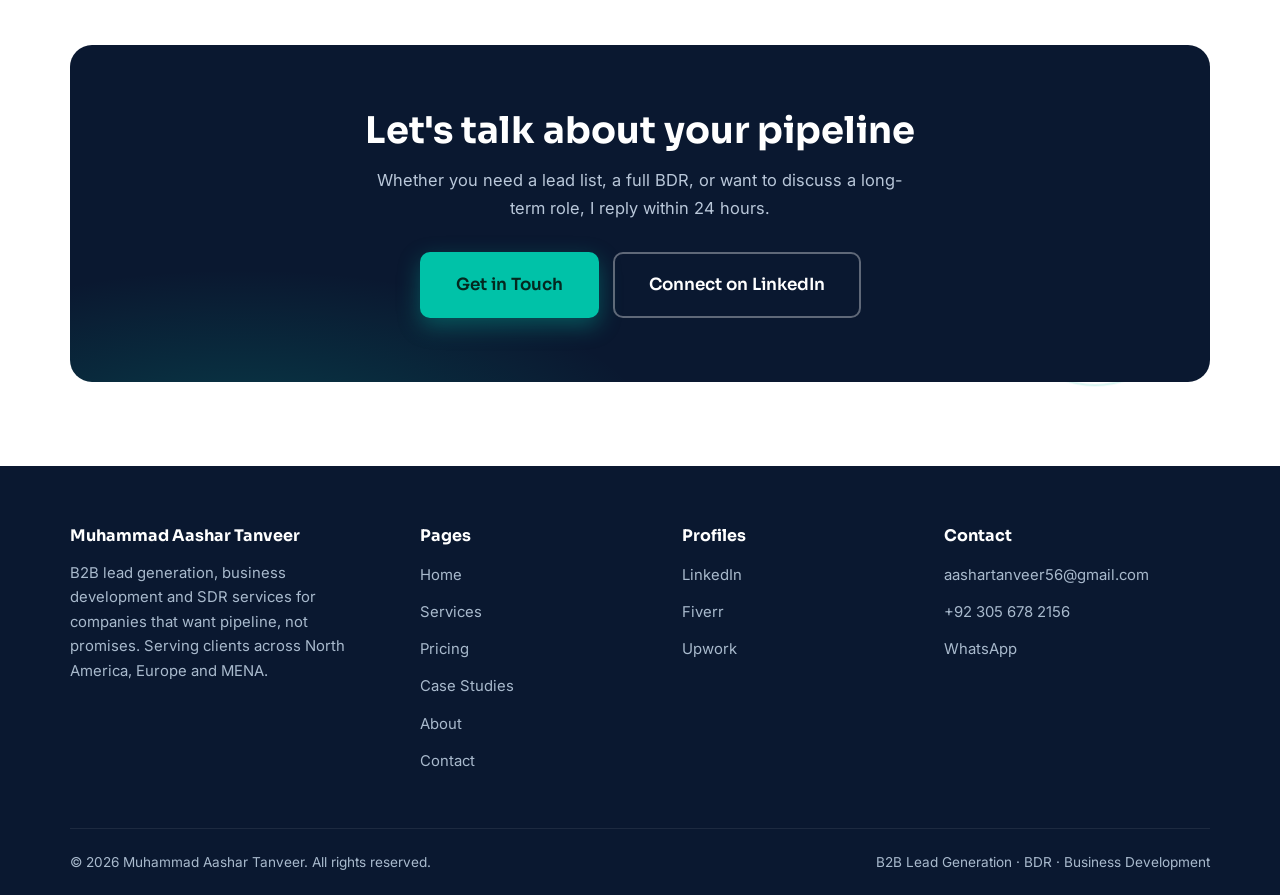
==== commit 8d94cb5e: "Add GA4 analytics scaffold and cold-email checklist lead magnet Co-Authored-By: Claude Fable 5 <nore" ====
--- a/about.html
+++ b/about.html
@@ -212,5 +212,6 @@
   </a>
 
   <script src="js/main.js"></script>
+  <script src="js/analytics.js"></script>
 </body>
 </html>
--- a/css/style.css
+++ b/css/style.css
@@ -556,6 +556,117 @@
   font-size: 0.9rem;
   padding: 9px 18px;
   border-radius: 100px;
+}
+
+/* ---------- Lead magnet band ---------- */
+.magnet-band {
+  background:
+    radial-gradient(600px 260px at 90% -20%, rgba(0, 194, 168, 0.14), transparent 60%),
+    var(--navy);
+  border-radius: 22px;
+  padding: 54px 48px;
+  color: var(--white);
+  display: grid;
+  grid-template-columns: 1.15fr 0.85fr;
+  gap: 44px;
+  align-items: center;
+}
+.magnet-band .eyebrow { background: rgba(255, 182, 39, 0.16); color: var(--amber); }
+.magnet-band h2 { color: var(--white); font-size: clamp(1.4rem, 2.6vw, 2rem); margin-bottom: 12px; }
+.magnet-band p { color: #b9c7d9; font-size: 0.99rem; }
+.magnet-points { list-style: none; margin-top: 16px; }
+.magnet-points li {
+  color: #d3deeb;
+  font-size: 0.92rem;
+  padding: 4px 0 4px 26px;
+  position: relative;
+}
+.magnet-points li::before {
+  content: "✓";
+  position: absolute;
+  left: 0;
+  color: var(--teal);
+  font-weight: 700;
+}
+.magnet-form {
+  background: rgba(255, 255, 255, 0.06);
+  border: 1px solid rgba(255, 255, 255, 0.14);
+  border-radius: 16px;
+  padding: 28px 26px;
+}
+.magnet-form input[type="text"], .magnet-form input[type="email"] {
+  width: 100%;
+  padding: 13px 15px;
+  margin-bottom: 12px;
+  border: 1.5px solid rgba(255, 255, 255, 0.18);
+  border-radius: 10px;
+  background: rgba(10, 24, 48, 0.6);
+  color: var(--white);
+  font-family: var(--font-body);
+  font-size: 0.96rem;
+}
+.magnet-form input::placeholder { color: #8fa3bd; }
+.magnet-form input:focus { outline: none; border-color: var(--teal); }
+.magnet-form .btn { width: 100%; justify-content: center; }
+.magnet-form .fine { font-size: 0.78rem; color: #8fa3bd; text-align: center; margin-top: 12px; }
+
+/* ---------- Checklist page ---------- */
+.check-group { margin-bottom: 46px; }
+.check-group h2 {
+  font-size: 1.35rem;
+  margin-bottom: 20px;
+  display: flex;
+  align-items: center;
+  gap: 14px;
+}
+.check-num {
+  width: 40px; height: 40px;
+  flex-shrink: 0;
+  border-radius: 50%;
+  background: var(--teal);
+  color: #04281f;
+  display: grid;
+  place-items: center;
+  font-size: 1.05rem;
+  font-weight: 800;
+}
+.check-list { list-style: none; }
+.check-list li {
+  position: relative;
+  padding: 13px 16px 13px 52px;
+  margin-bottom: 10px;
+  background: var(--white);
+  border: 1px solid var(--line);
+  border-radius: 12px;
+  color: var(--slate);
+  font-size: 0.97rem;
+}
+.check-list li::before {
+  content: "";
+  position: absolute;
+  left: 16px;
+  top: 15px;
+  width: 22px; height: 22px;
+  border: 2px solid var(--teal);
+  border-radius: 6px;
+  background: var(--teal-soft);
+}
+.check-list li::after {
+  content: "✓";
+  position: absolute;
+  left: 21px;
+  top: 13px;
+  color: var(--teal-dark);
+  font-weight: 800;
+  font-size: 0.9rem;
+}
+
+@media print {
+  .site-header, .wa-float, .cta-band, .site-footer, .scroll-progress, .hero-ctas, .fx-canvas, .bg-shape { display: none !important; }
+  .page-hero { background: none; color: #000; padding: 20px 0; }
+  .page-hero h1, .page-hero p { color: #000; animation: none; }
+  .check-list li { break-inside: avoid; }
+  section { padding: 10px 0; }
 }
 
 /* ---------- Timeline (about) ---------- */
@@ -1227,6 +1338,7 @@
   .testi-grid { grid-template-columns: 1fr; }
   .results-grid { grid-template-columns: 1fr; }
   .case-grid { grid-template-columns: 1fr 1fr; }
+  .magnet-band { grid-template-columns: 1fr; padding: 40px 30px; }
   .contact-grid { grid-template-columns: 1fr; }
   .footer-grid { grid-template-columns: 1fr 1fr; }
 }
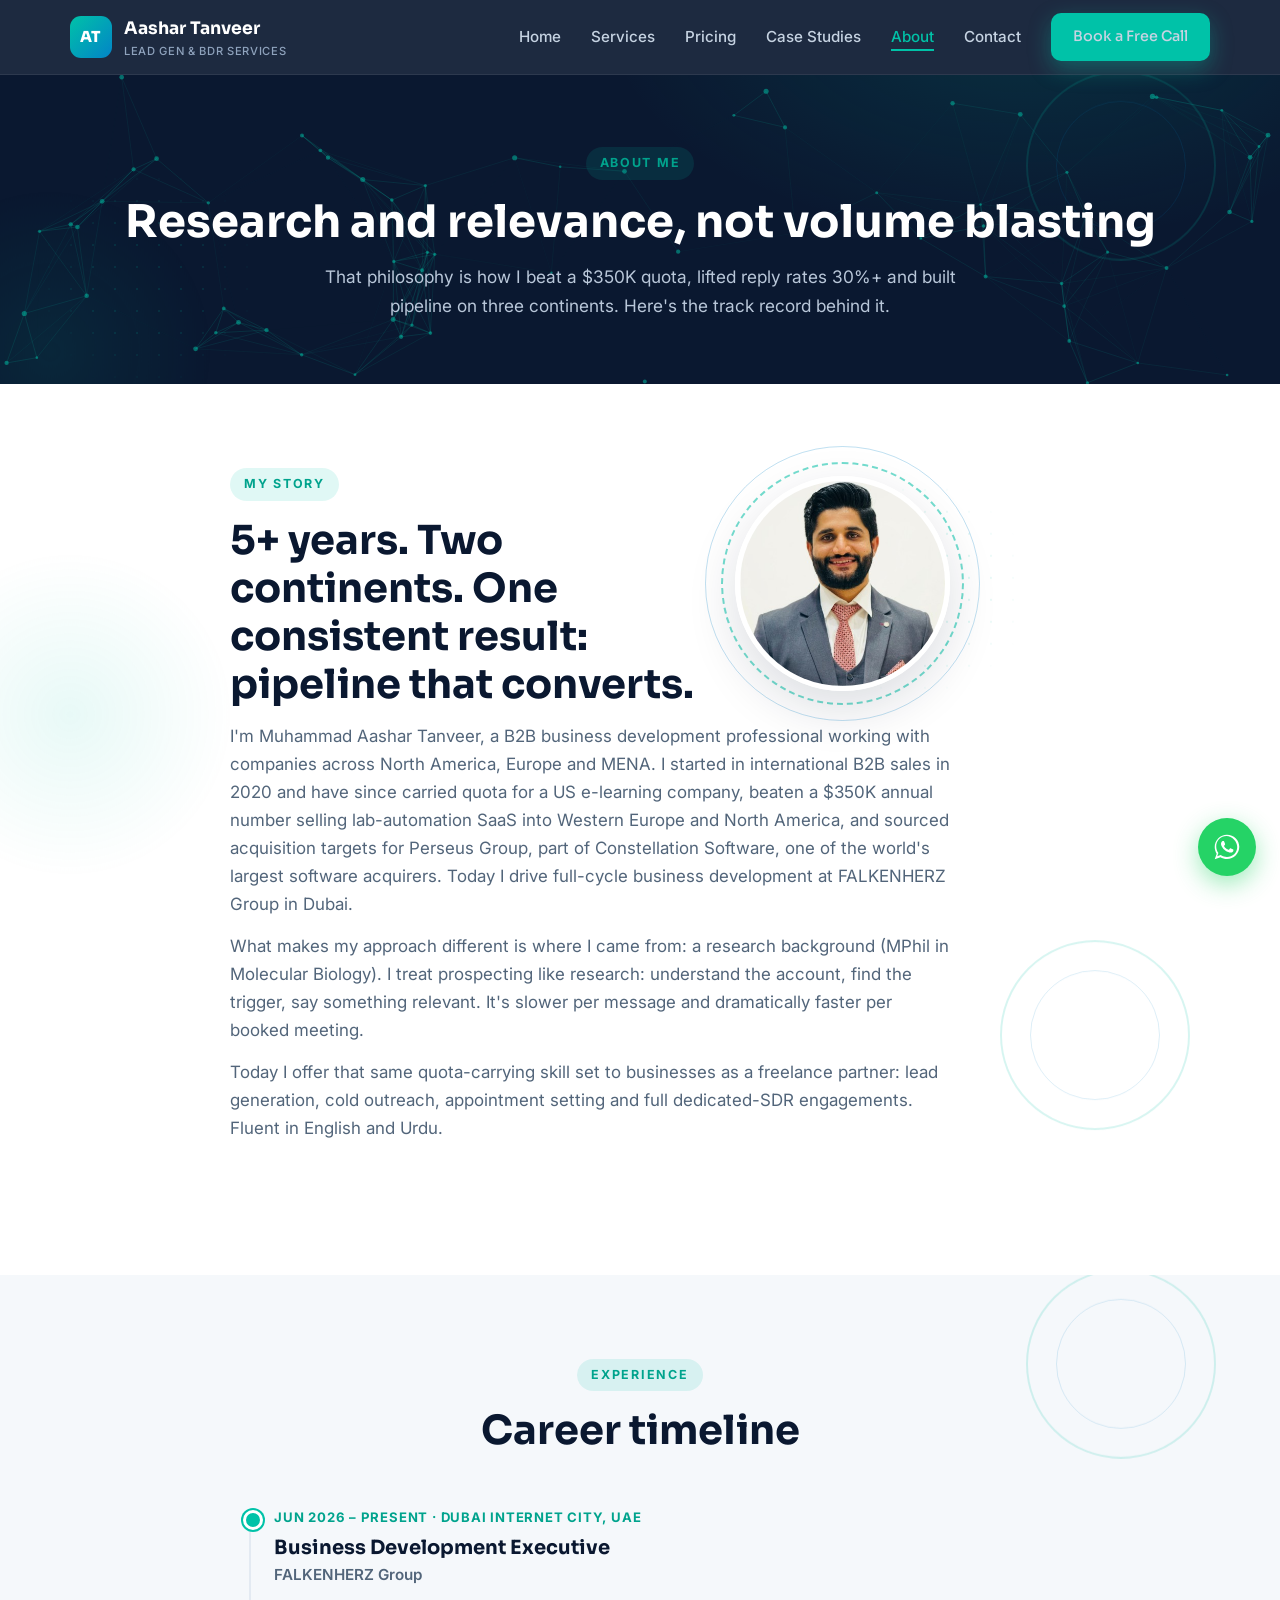
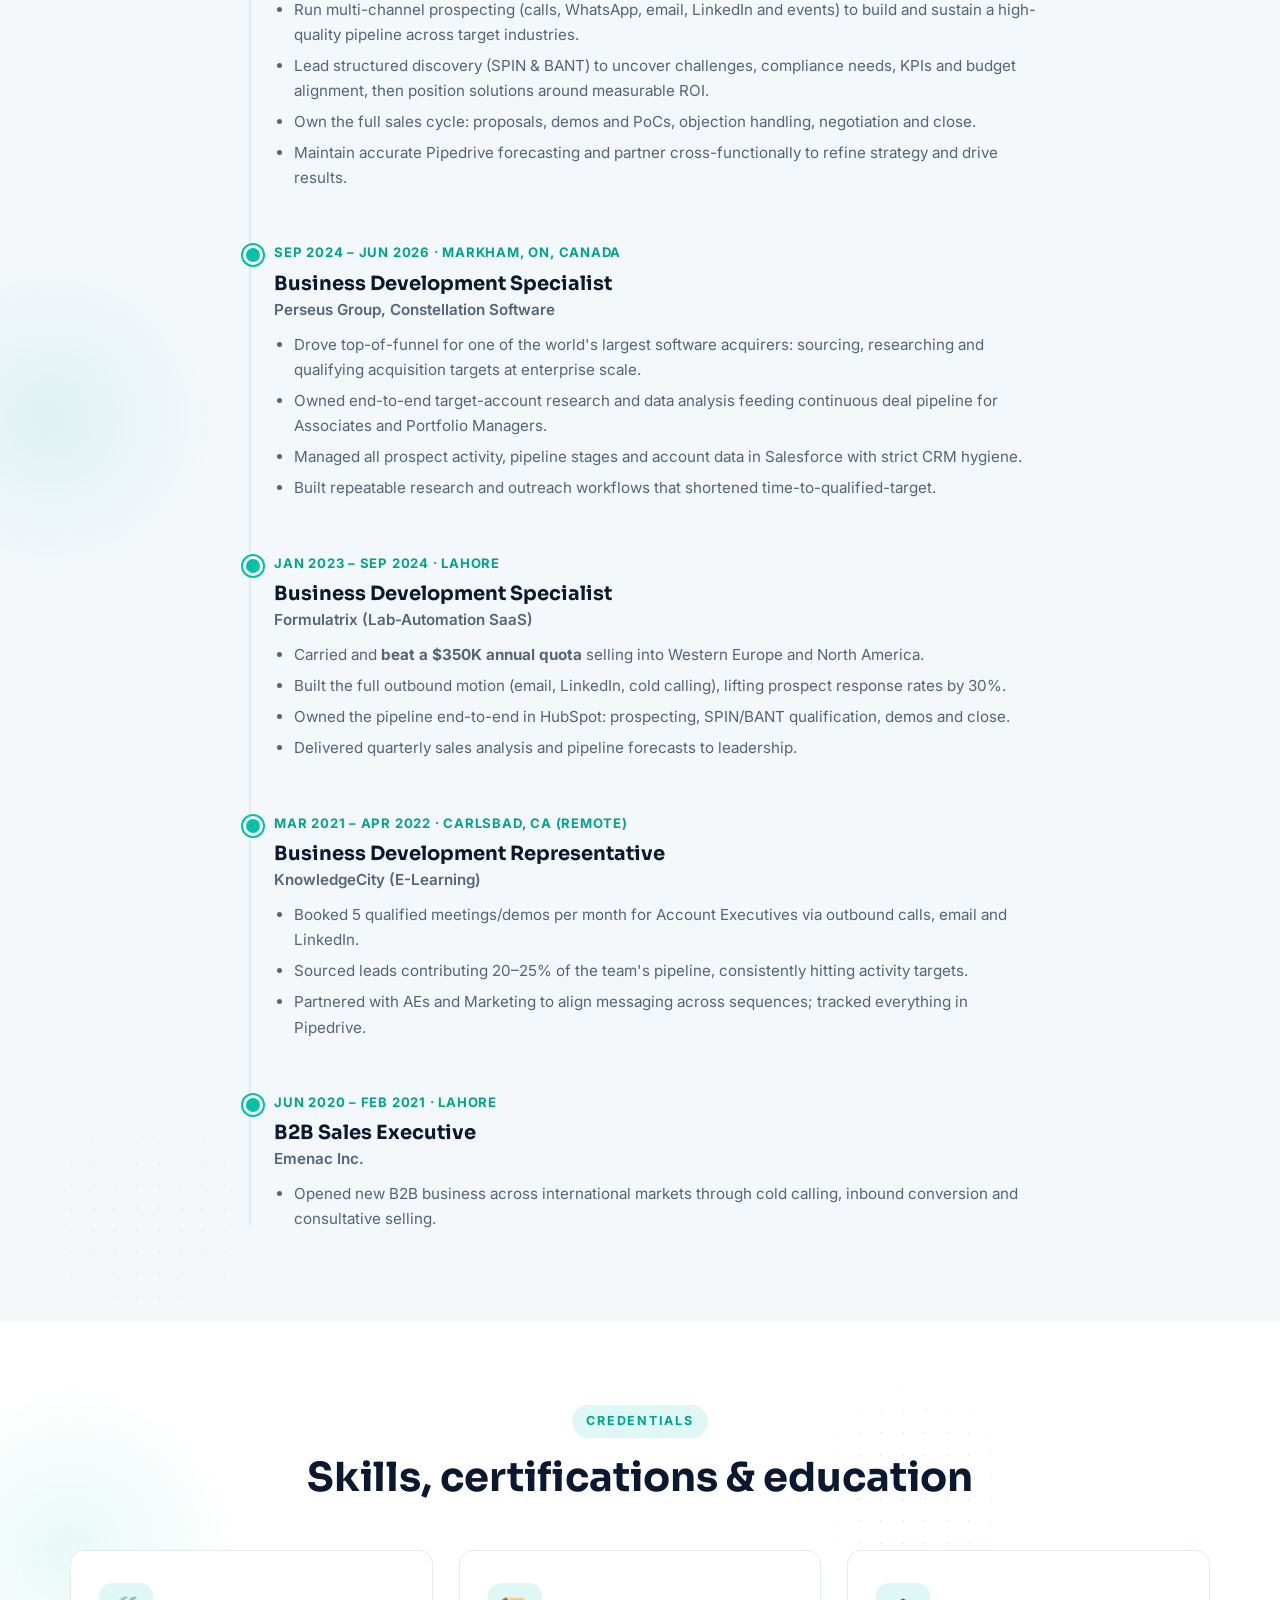
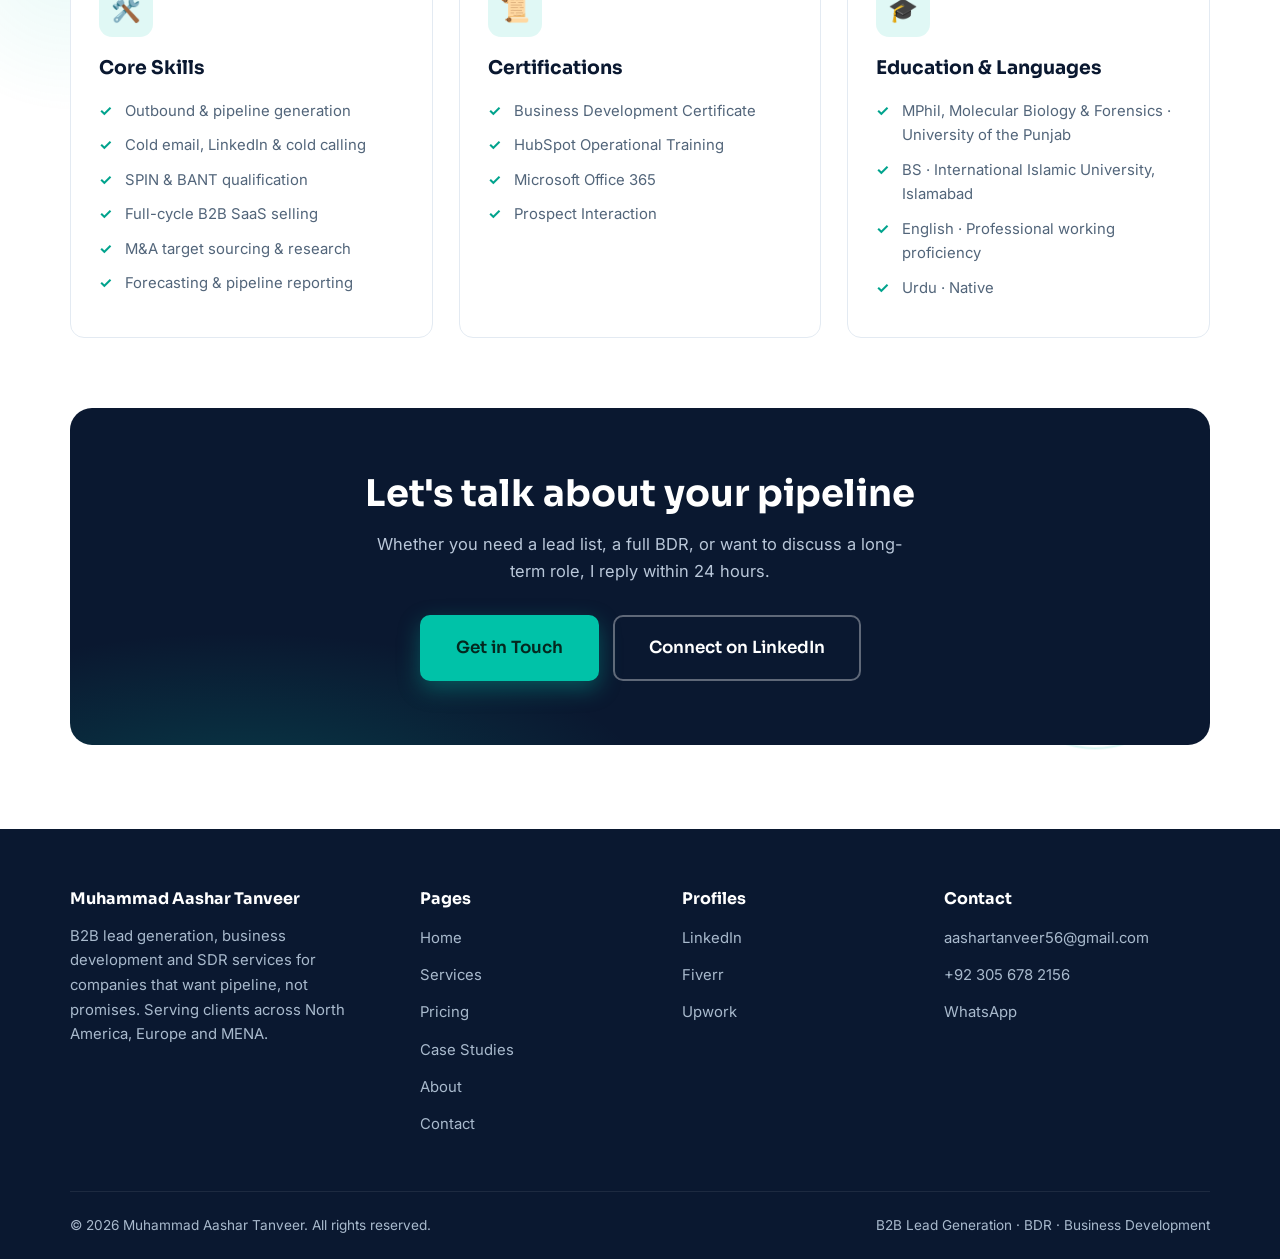
==== commit 0b42ab60: "Update experience: add FALKENHERZ Group (Dubai) role, close out Perseus Group Co-Authored-By: Claude" ====
--- a/about.html
+++ b/about.html
@@ -57,7 +57,7 @@
         </div>
         <span class="eyebrow">My Story</span>
         <h2>5+ years. Two continents. One consistent result: pipeline that converts.</h2>
-        <p style="margin-bottom:14px;">I'm Muhammad Aashar Tanveer, a B2B business development specialist based in Lahore, Pakistan, working with companies across North America, Europe and MENA. I started in international B2B sales in 2020 and have since carried quota for a US e-learning company, beaten a $350K annual number selling lab-automation SaaS into Western Europe and North America, and now source acquisition targets for Perseus Group, part of Constellation Software, one of the world's largest software acquirers.</p>
+        <p style="margin-bottom:14px;">I'm Muhammad Aashar Tanveer, a B2B business development professional working with companies across North America, Europe and MENA. I started in international B2B sales in 2020 and have since carried quota for a US e-learning company, beaten a $350K annual number selling lab-automation SaaS into Western Europe and North America, and sourced acquisition targets for Perseus Group, part of Constellation Software, one of the world's largest software acquirers. Today I drive full-cycle business development at FALKENHERZ Group in Dubai.</p>
         <p style="margin-bottom:14px;">What makes my approach different is where I came from: a research background (MPhil in Molecular Biology). I treat prospecting like research: understand the account, find the trigger, say something relevant. It's slower per message and dramatically faster per booked meeting.</p>
         <p>Today I offer that same quota-carrying skill set to businesses as a freelance partner: lead generation, cold outreach, appointment setting and full dedicated-SDR engagements. Fluent in English and Urdu.</p>
       </div>
@@ -72,14 +72,25 @@
       </div>
       <div class="timeline">
         <div class="tl-item reveal">
-          <span class="tl-date">Sep 2024 – Present · Markham, ON (Remote)</span>
-          <h3>Business Developer Associate</h3>
+          <span class="tl-date">Jun 2026 – Present · Dubai Internet City, UAE</span>
+          <h3>Business Development Executive</h3>
+          <p class="tl-co">FALKENHERZ Group</p>
+          <ul>
+            <li>Run multi-channel prospecting (calls, WhatsApp, email, LinkedIn and events) to build and sustain a high-quality pipeline across target industries.</li>
+            <li>Lead structured discovery (SPIN &amp; BANT) to uncover challenges, compliance needs, KPIs and budget alignment, then position solutions around measurable ROI.</li>
+            <li>Own the full sales cycle: proposals, demos and PoCs, objection handling, negotiation and close.</li>
+            <li>Maintain accurate Pipedrive forecasting and partner cross-functionally to refine strategy and drive results.</li>
+          </ul>
+        </div>
+        <div class="tl-item reveal">
+          <span class="tl-date">Sep 2024 – Jun 2026 · Markham, ON, Canada</span>
+          <h3>Business Development Specialist</h3>
           <p class="tl-co">Perseus Group, Constellation Software</p>
           <ul>
-            <li>Driving top-of-funnel for one of the world's largest software acquirers: sourcing, researching and qualifying acquisition targets at enterprise scale.</li>
-            <li>Own end-to-end target-account research and data analysis feeding continuous deal pipeline for Associates and Portfolio Managers.</li>
-            <li>Manage all prospect activity, pipeline stages and account data in Salesforce with strict CRM hygiene.</li>
-            <li>Build repeatable research and outreach workflows that shorten time-to-qualified-target.</li>
+            <li>Drove top-of-funnel for one of the world's largest software acquirers: sourcing, researching and qualifying acquisition targets at enterprise scale.</li>
+            <li>Owned end-to-end target-account research and data analysis feeding continuous deal pipeline for Associates and Portfolio Managers.</li>
+            <li>Managed all prospect activity, pipeline stages and account data in Salesforce with strict CRM hygiene.</li>
+            <li>Built repeatable research and outreach workflows that shortened time-to-qualified-target.</li>
           </ul>
         </div>
         <div class="tl-item reveal">
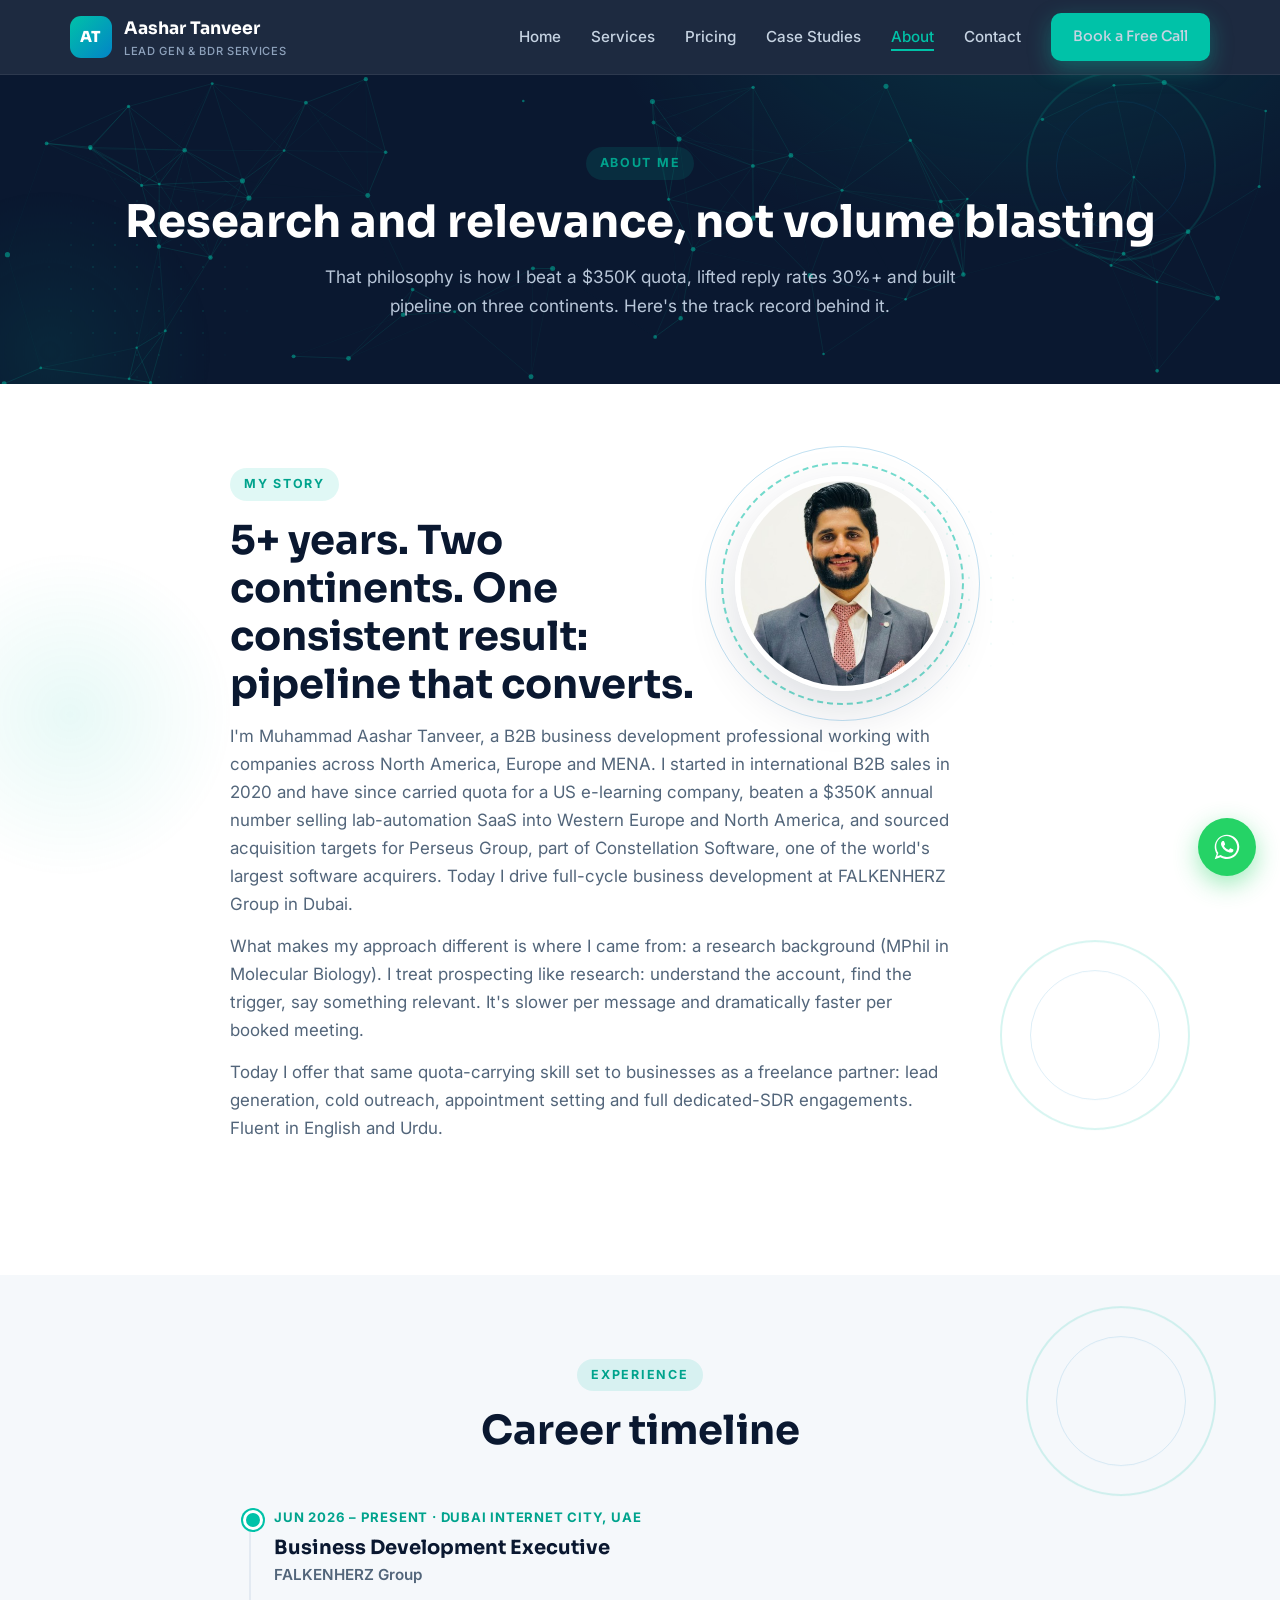
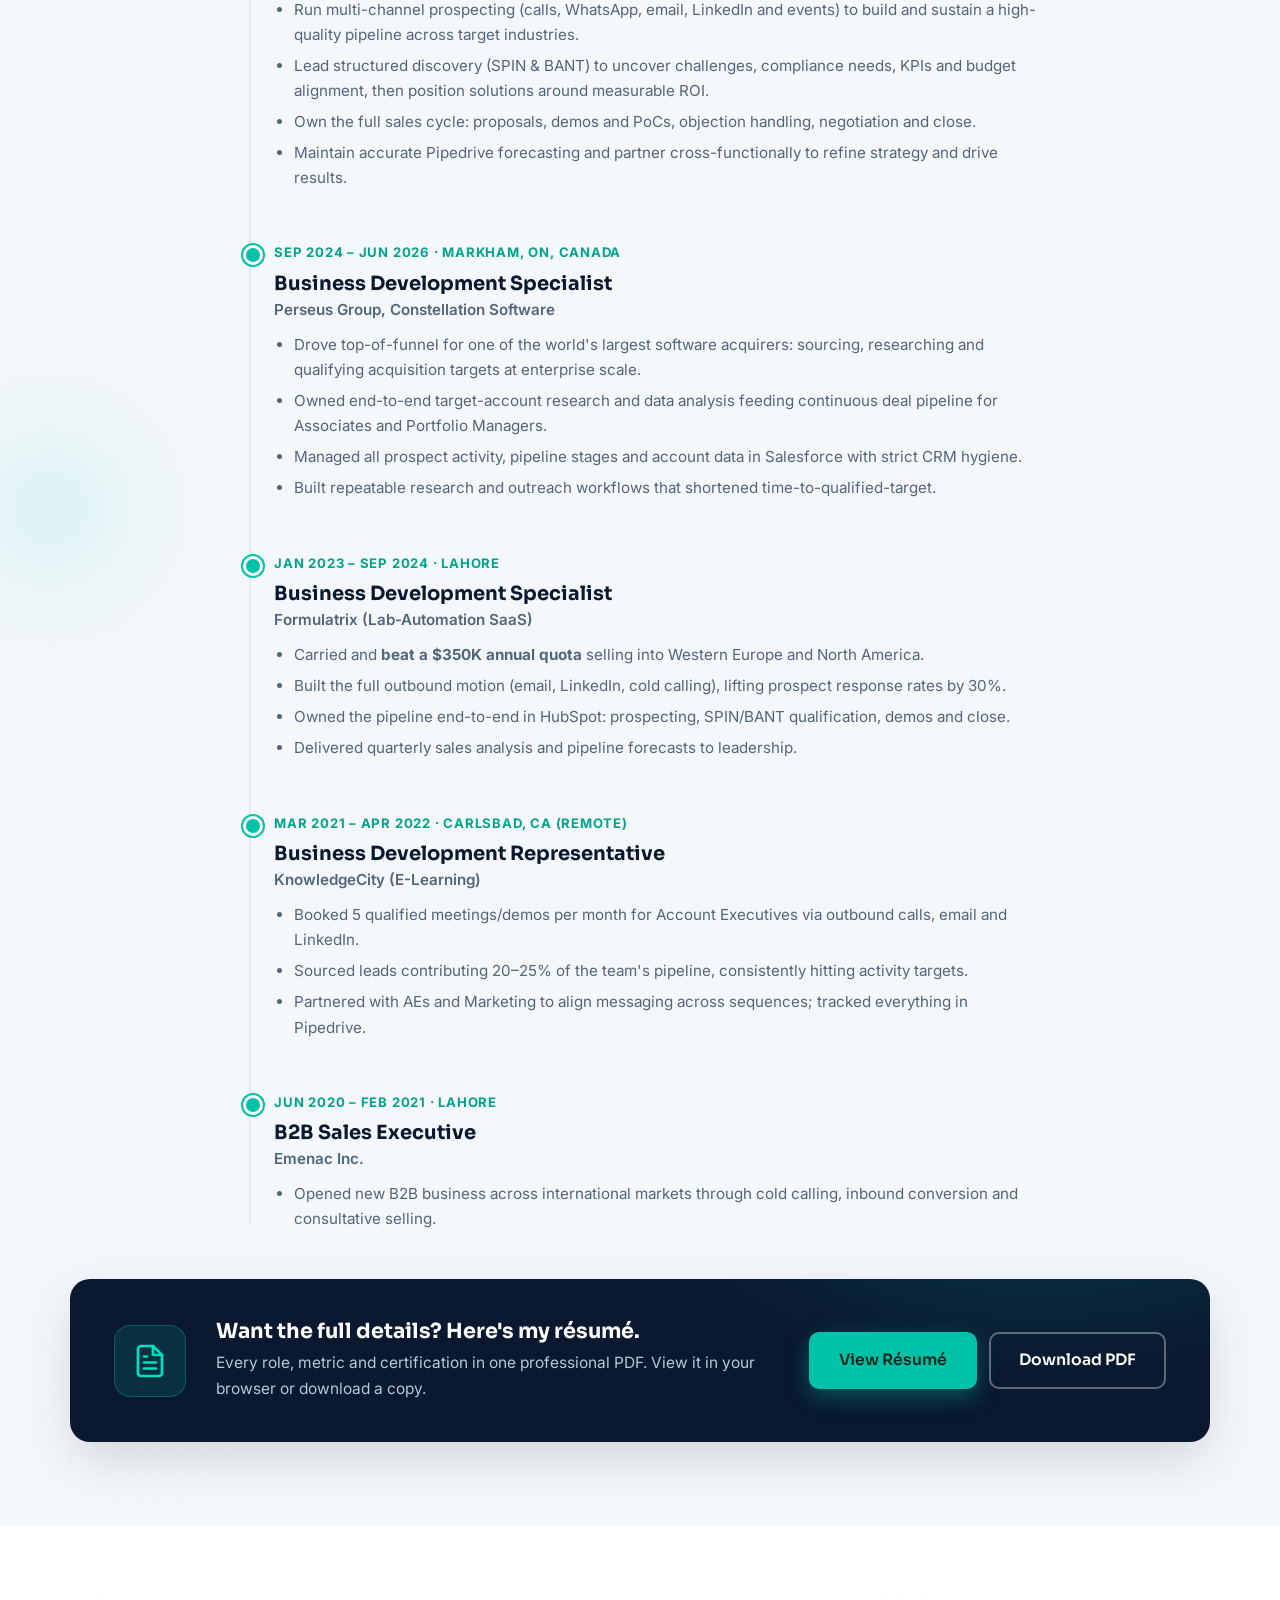
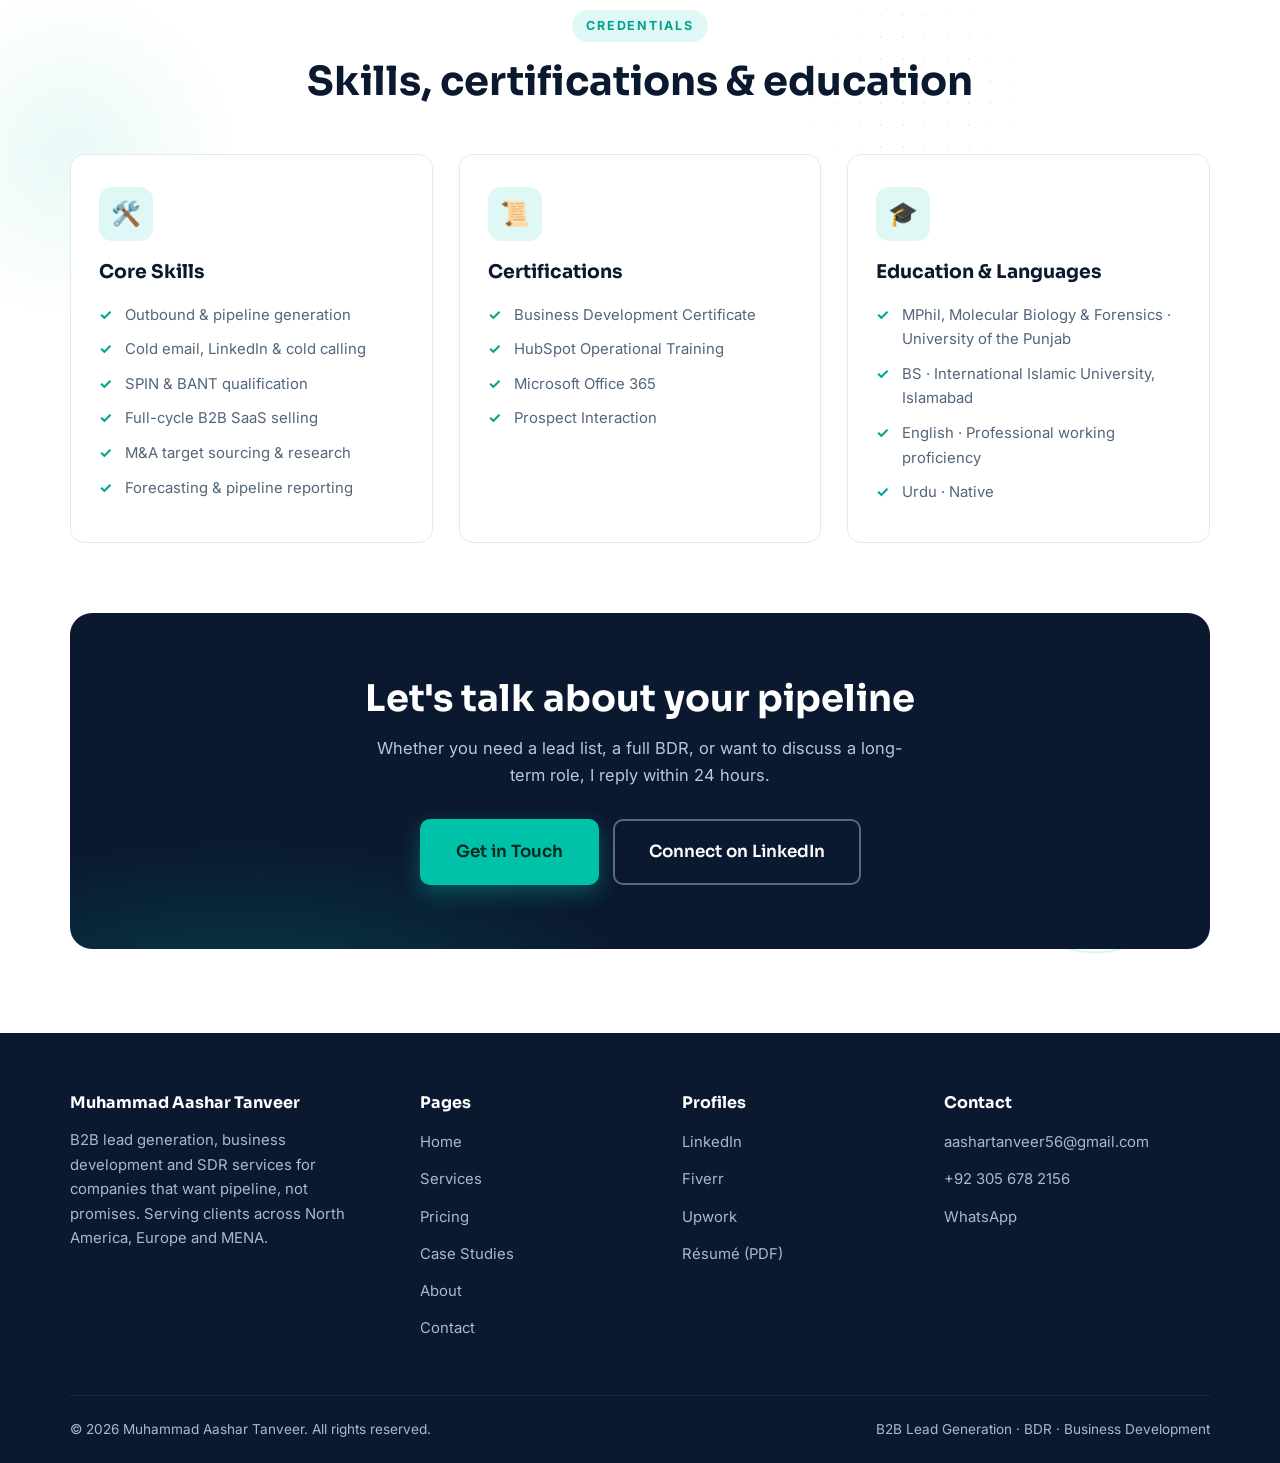
==== commit 6e9c9561: "Add downloadable resume PDF with resume card on About page Co-Authored-By: Claude Opus 4.8 <noreply@" ====
--- a/about.html
+++ b/about.html
@@ -123,6 +123,26 @@
           </ul>
         </div>
       </div>
+
+      <div class="resume-band reveal" style="margin-top:48px;">
+        <div class="resume-icon">
+          <svg viewBox="0 0 24 24" fill="none" stroke="#00e0c0" stroke-width="1.8" stroke-linecap="round" stroke-linejoin="round">
+            <path d="M14 2H6a2 2 0 0 0-2 2v16a2 2 0 0 0 2 2h12a2 2 0 0 0 2-2V8z"/>
+            <polyline points="14 2 14 8 20 8"/>
+            <line x1="8" y1="13" x2="16" y2="13"/>
+            <line x1="8" y1="17" x2="16" y2="17"/>
+            <line x1="8" y1="9" x2="10" y2="9"/>
+          </svg>
+        </div>
+        <div class="rb-text">
+          <h3>Want the full details? Here's my résumé.</h3>
+          <p>Every role, metric and certification in one professional PDF. View it in your browser or download a copy.</p>
+        </div>
+        <div class="rb-actions">
+          <a href="Aashar-Tanveer-Resume.pdf" target="_blank" rel="noopener" class="btn btn-primary">View Résumé</a>
+          <a href="Aashar-Tanveer-Resume.pdf" download class="btn btn-outline">Download PDF</a>
+        </div>
+      </div>
     </div>
   </section>
 
@@ -201,6 +221,7 @@
           <li><a href="https://www.linkedin.com/in/aashartanveer" target="_blank" rel="noopener">LinkedIn</a></li>
           <li><a href="https://www.fiverr.com/s/8z1GmG4" target="_blank" rel="noopener">Fiverr</a></li>
           <li><a href="https://www.upwork.com/freelancers/~010ec83e0015509658" target="_blank" rel="noopener">Upwork</a></li>
+          <li><a href="Aashar-Tanveer-Resume.pdf" target="_blank" rel="noopener">Résumé (PDF)</a></li>
         </ul>
       </div>
       <div>
--- a/css/style.css
+++ b/css/style.css
@@ -667,6 +667,41 @@
   .page-hero h1, .page-hero p { color: #000; animation: none; }
   .check-list li { break-inside: avoid; }
   section { padding: 10px 0; }
+}
+
+/* ---------- Resume band ---------- */
+.resume-band {
+  background:
+    radial-gradient(600px 240px at 85% -30%, rgba(0, 194, 168, 0.16), transparent 60%),
+    var(--navy);
+  border-radius: 20px;
+  padding: 40px 44px;
+  display: flex;
+  align-items: center;
+  gap: 30px;
+  color: var(--white);
+  box-shadow: var(--shadow-lg);
+}
+.resume-icon {
+  width: 72px;
+  height: 72px;
+  flex-shrink: 0;
+  border-radius: 16px;
+  background: rgba(0, 194, 168, 0.14);
+  border: 1px solid rgba(0, 194, 168, 0.3);
+  display: grid;
+  place-items: center;
+}
+.resume-icon svg { width: 36px; height: 36px; }
+.resume-band .rb-text { flex-grow: 1; }
+.resume-band h3 { color: var(--white); font-size: 1.3rem; margin-bottom: 6px; }
+.resume-band p { color: #b9c7d9; font-size: 0.97rem; margin: 0; }
+.resume-band .rb-actions { display: flex; gap: 12px; flex-shrink: 0; flex-wrap: wrap; }
+
+@media (max-width: 720px) {
+  .resume-band { flex-direction: column; text-align: center; padding: 34px 24px; }
+  .resume-band .rb-actions { justify-content: center; width: 100%; }
+  .resume-band .rb-actions .btn { flex: 1; justify-content: center; }
 }
 
 /* ---------- Timeline (about) ---------- */
